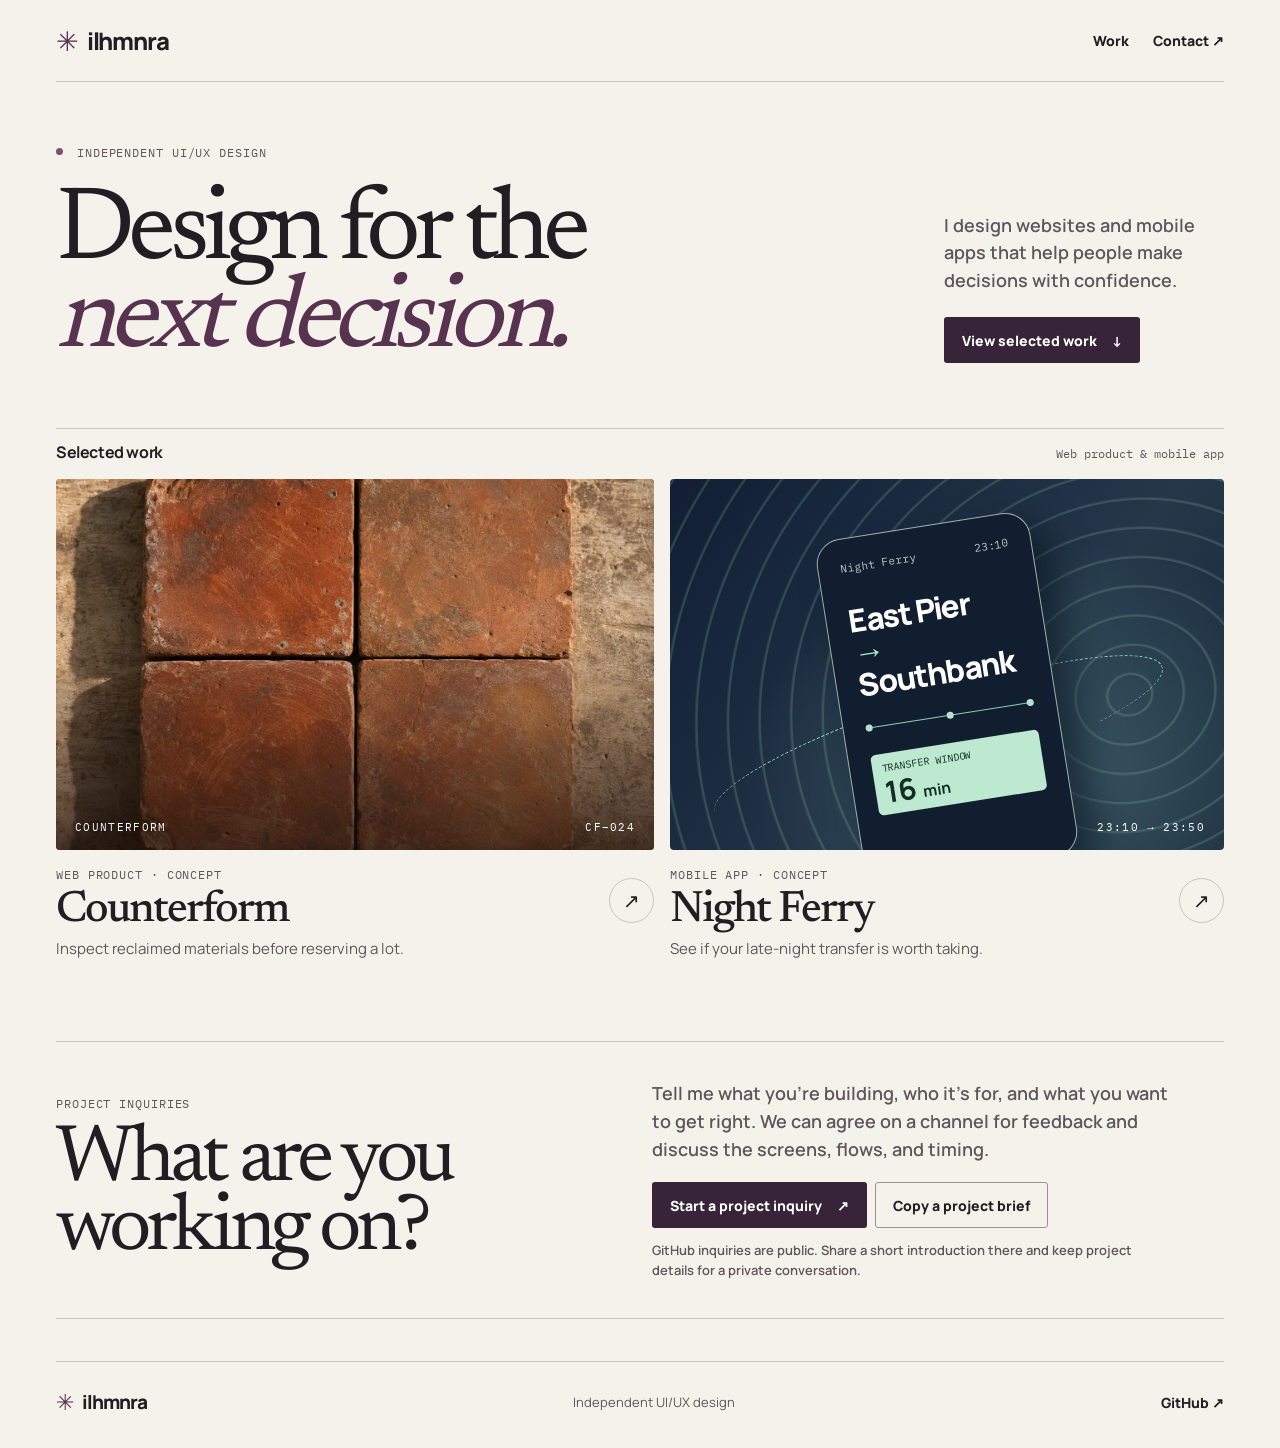
==== site/index.html @ 46cfc8ca "Build original UI design portfolio and Pages deployment" ====
<!doctype html><html lang="en"><head><meta charset="utf-8"><meta name="viewport" content="width=device-width,initial-scale=1"><meta name="description" content="Web & mobile app design · Selected web and mobile design work by Ilhmnra."><title>Web & mobile app design — Ilhmnra</title><link rel="icon" href="assets/mark.png"><link rel="stylesheet" href="styles.css"><script defer src="app.js"></script></head><body class="home"><a class="skip" href="#main">Skip to content</a><header class="top wrap"><a class="wordmark" href="./" aria-label="Ilhmnra home"><span aria-hidden="true">✳</span> ilhmnra</a><nav aria-label="Main"><a href="#work">Work</a><a href="#contact">Contact ↗</a></nav></header>
<main id="main" class="wrap">
<section class="hero" aria-labelledby="home-title"><div class="hero-type"><p class="eyebrow"><span class="live-dot"></span> Independent UI/UX design</p><h1 id="home-title">Design for the<br class="desktop-break"> <em>next decision.</em></h1></div><div class="hero-intro"><p>I design websites and mobile apps that help people make decisions with confidence.</p><a class="button" href="#work">View selected work <span aria-hidden="true">↓</span></a></div></section>
<section id="work" class="work" aria-labelledby="work-title"><div class="section-heading"><h2 id="work-title">Selected work</h2><span>Web product &amp; mobile app</span></div><div class="work-grid">
<article class="project"><a class="project-link" href="counterform/"><div class="project-art clay-art"><img src="assets/surface.webp" width="1440" height="960" alt="Reclaimed terracotta tiles marked by wear and kiln color" data-optional-media fetchpriority="high"><span class="art-caption">COUNTERFORM <span>CF–024</span></span></div><div class="project-meta"><div><p class="eyebrow">Web product · Concept</p><h3>Counterform</h3></div><span class="project-arrow" aria-hidden="true">↗</span></div><p class="project-description">Inspect reclaimed materials before reserving a lot.</p></a></article>
<article class="project"><a class="project-link" href="night-ferry/"><div class="project-art night-art" aria-hidden="true"><div class="art-orbit"></div><div class="art-route"></div><div class="mini-phone"><div class="mini-bar"><span>Night Ferry</span><span>23:10</span></div><div class="mini-title">East Pier<br><span>→</span> Southbank</div><div class="mini-line"><i></i><i></i><i></i></div><div class="mini-data"><span>TRANSFER WINDOW</span><strong>16 <small>min</small></strong></div></div><span class="art-caption"><span></span><span>23:10 → 23:50</span></span></div><div class="project-meta"><div><p class="eyebrow">Mobile app · Concept</p><h3>Night Ferry</h3></div><span class="project-arrow" aria-hidden="true">↗</span></div><p class="project-description">See if your late-night transfer is worth taking.</p></a></article>
</div></section>
<section id="contact" class="contact" aria-labelledby="contact-title"><div><p class="eyebrow">Project inquiries</p><h2 id="contact-title">What are you<br> working on?</h2></div><div class="contact-content"><p>Tell me what you’re building, who it’s for, and what you want to get right. We can agree on a channel for feedback and discuss the screens, flows, and timing.</p><div class="contact-actions"><a class="button" href="https://github.com/ilhmnra/design-portfolio/issues/new">Start a project inquiry <span aria-hidden="true">↗</span></a><button class="button secondary" type="button" id="open-brief" hidden>Copy a project brief</button></div><p class="inquiry-note">GitHub inquiries are public. Share a short introduction there and keep project details for a private conversation.</p></div></section>
<dialog class="sheet" id="brief-dialog" aria-labelledby="brief-title"><div class="sheet-top"><h2 id="brief-title">Project brief</h2><form method="dialog"><button class="icon-button" aria-label="Close brief">×</button></form></div><p>Fill out these prompts and share the brief when we connect.</p><label for="brief-text">Brief template</label><textarea id="brief-text" rows="7">What are you building?
Who is it for?
Which screens or flows need work?
What should happen after launch?
What is your timeline?
Where can we discuss feedback?</textarea><button class="button" id="copy-brief" type="button">Copy brief</button><p class="status" id="brief-status" role="status"></p></dialog>
</main><footer class="foot wrap"><a class="wordmark" href="./"><span aria-hidden="true">✳</span> ilhmnra</a><span>Independent UI/UX design</span><a href="https://github.com/ilhmnra">GitHub ↗</a></footer></body></html>
---- site/styles.css ----
@font-face{font-family:Manrope;src:url(assets/manrope.woff2) format("woff2");font-weight:200 800;font-display:swap}
@font-face{font-family:Newsreader;src:url(assets/newsreader.woff2) format("woff2");font-weight:200 800;font-display:swap}
@font-face{font-family:Plex;src:url(assets/ibm-plex-mono.woff2) format("woff2");font-display:swap}
:root{color-scheme:light;--paper:#f5f2eb;--ink:#221d22;--muted:#5f555b;--line:#cbc3c2;--accent:#573350;--plum:#382438;--sans:Manrope,Arial,sans-serif;--serif:Newsreader,Georgia,serif;--mono:Plex,monospace}
*{box-sizing:border-box}
body{margin:0;background:var(--paper);color:var(--ink);font-family:var(--sans);font-size:16px}
main,section{scroll-margin-top:24px}
a{color:inherit;text-underline-offset:.22em}
button,textarea,input{font:inherit}
button{cursor:pointer}
button[hidden]{display:none}
a:focus-visible,button:focus-visible,textarea:focus-visible,input:focus-visible{outline:3px solid #8d3a77;outline-offset:4px}
a,button,input,textarea{-webkit-tap-highlight-color:transparent}
img{display:block;width:100%;height:auto}
p,h1,h2,h3,figure,dl,dd{margin:0}
.wrap{width:min(100% - 112px,1272px);margin-inline:auto}
.skip{position:fixed;top:8px;left:8px;translate:0 -160%;z-index:9;padding:13px;background:var(--ink);color:var(--paper)}
.skip:focus{translate:0}
.top{height:82px;display:flex;align-items:center;justify-content:space-between;border-bottom:1px solid var(--line)}
.wordmark{display:inline-flex;align-items:center;gap:9px;min-height:44px;text-decoration:none;font-weight:800;letter-spacing:-.05em;font-size:24px}
.wordmark span{color:var(--accent);font-size:27px;font-weight:400}
.top nav{display:flex;gap:24px}
.top nav a,.foot>a:last-child{min-height:44px;display:inline-flex;align-items:center;font-size:14px;font-weight:800;text-decoration:none}
.top nav a:hover,.foot a:hover,.back:hover{text-decoration:underline}
.eyebrow{font:400 12px/1.5 var(--mono);letter-spacing:.075em;text-transform:uppercase;color:var(--muted)}
.hero{display:grid;grid-template-columns:minmax(0,1fr) minmax(190px,280px);gap:36px;align-items:end;padding:62px 0 62px}
.live-dot{display:inline-block;vertical-align:2px;width:7px;height:7px;background:#834d70;border-radius:50%;margin-right:6px}
.hero h1{font:400 clamp(76px,8.1vw,130px)/.85 var(--serif);letter-spacing:-.065em;margin-top:28px}
.hero h1 em{font-style:italic;color:var(--accent)}
.hero-intro{padding-bottom:3px}
.hero-intro p,.contact-content p{font-size:18px;line-height:1.55;color:var(--muted);font-weight:600}
.button{display:inline-flex;align-items:center;justify-content:space-between;gap:15px;min-height:46px;padding:9px 17px;border:1px solid transparent;background:var(--plum);color:#fff;text-decoration:none;font-size:14px;font-weight:800;border-radius:3px;text-align:left}
.button:hover{background:#5b3a56}
.button.secondary{color:var(--ink);background:transparent;border-color:#9e8e98}
.button.secondary:hover{background:#e4dce2}
.hero-intro .button{margin-top:22px}
.section-heading{display:flex;justify-content:space-between;align-items:baseline;gap:10px;padding:12px 0 16px;border-top:1px solid var(--line)}
.section-heading h2{font-size:16px;letter-spacing:-.025em}
.section-heading>span{font:400 12px/1.4 var(--mono);color:var(--muted)}
.work-grid{display:grid;grid-template-columns:minmax(0,1.08fr) minmax(0,1fr);gap:16px}
.project-link{display:block;text-decoration:none}
.project-art{position:relative;overflow:hidden;isolation:isolate;aspect-ratio:1.64;border-radius:4px;color:#fff;background:#693b2b}
.project-art img{position:absolute;inset:0;height:100%;object-fit:cover;object-position:50% 55%}
.clay-art{background:repeating-linear-gradient(120deg,#5e362d 0 40px,#8c533b 41px 95px)}
.clay-art:after{content:"";position:absolute;inset:45% 0 0;background:linear-gradient(transparent,#1a0d08bb)}
.art-caption{position:absolute;z-index:2;inset:auto 19px 16px;display:flex;justify-content:space-between;gap:8px;font:400 11px var(--mono);letter-spacing:.12em}
.night-art{background:radial-gradient(ellipse at 68% 80%,#3b5863,transparent 56%),linear-gradient(127deg,#111e33,#24384a 62%,#152538)}
.art-orbit{position:absolute;inset:-48% -12% -42% -14%;background:repeating-radial-gradient(ellipse at 73% 65%,transparent 0 21px,#9fc7bb35 22px 23px,transparent 25px 32px);transform:rotate(-21deg)}
.art-route{position:absolute;top:58%;left:6%;width:85%;height:24%;border-top:1px dashed #9de7ce;border-right:1px dashed #9de7ce;border-radius:60%;transform:rotate(-18deg)}
.mini-phone{position:absolute;top:12%;left:50%;transform:translateX(-50%) rotate(-9deg);width:39%;min-width:142px;aspect-ratio: .62;padding:clamp(11px,1.7vw,26px);border:1px solid #9caeb0;border-radius:clamp(15px,2vw,27px);background:#101e30;box-shadow:18px 17px 35px #06111c99;color:#fff}
.mini-bar{display:flex;justify-content:space-between;gap:3px;white-space:nowrap;font:400 clamp(8px,1vw,11px) var(--mono);color:#b9cdd0}
.mini-title{margin-top:18%;font-size:clamp(16px,2.45vw,35px);line-height:1.02;font-weight:800;letter-spacing:-.045em}
.mini-title span{color:#a7ebc9}
.mini-line{height:1px;background:#81d4b4;margin:16% 0;display:flex;justify-content:space-between;align-items:center}
.mini-line i{display:block;background:#b5e2ce;width:7px;height:7px;border-radius:50%}
.mini-data{display:grid;gap:3px;background:#bce9cf;color:#112d24;padding:8px 10px;border-radius:5px}
.mini-data>span{font:400 clamp(6px,.8vw,10px) var(--mono)}
.mini-data strong{font-size:clamp(16px,2.3vw,30px);line-height:1}
.mini-data small{font-size:.53em}
.project-meta{display:flex;align-items:center;justify-content:space-between;gap:10px;margin-top:16px}
.project-meta h3{font:500 clamp(33px,3.45vw,52px)/1.02 var(--serif);letter-spacing:-.045em;margin-top:5px}
.project-arrow{display:grid;place-items:center;min-width:45px;height:45px;border:1px solid var(--line);border-radius:50%;font-size:20px}
.project-link:hover .project-arrow{background:var(--plum);color:white;border-color:var(--plum)}
.project-description{font-size:15px;color:var(--muted);margin-top:4px}
.contact{margin:82px 0 42px;padding:38px 0;display:grid;grid-template-columns:1fr 1fr;align-items:center;gap:24px;border-block:1px solid var(--line)}
.contact h2{margin-top:14px;font:400 clamp(55px,6.3vw,96px)/.86 var(--serif);letter-spacing:-.06em}
.contact-content{max-width:520px}
.contact-actions{display:flex;flex-wrap:wrap;gap:8px;margin-top:18px}
.foot{display:flex;align-items:center;justify-content:space-between;gap:10px;padding:18px 0 24px;min-height:68px;border-top:1px solid var(--line)}
.foot>span{color:var(--muted);font-size:13px}
.foot .wordmark{font-size:19px}
.foot .wordmark span{font-size:22px}
.sheet{width:min(90vw,470px);max-height:90vh;margin:auto;padding:24px;border:1px solid #b9aeb7;border-radius:8px;color:var(--ink);background:var(--paper);box-shadow:0 14px 70px #1c0f2260}
.sheet::backdrop{background:#1e172bb0}
.sheet-top{display:flex;justify-content:space-between;align-items:center;gap:8px}
.sheet h2{font:500 37px/.95 var(--serif)}
.sheet p{margin:12px 0;font-size:14px;color:var(--muted);line-height:1.55}
.sheet label{font-size:14px;font-weight:800}
.sheet textarea,.sheet input{width:100%;margin:8px 0 14px;display:block;background:#fff;color:var(--ink);padding:12px;border:1px solid #8e7c89;border-radius:4px}
.icon-button{display:grid;place-items:center;width:44px;height:44px;border:1px solid var(--line);border-radius:50%;font-size:24px;background:transparent;color:var(--ink)}
.status:empty{display:none}
.back{min-height:44px;display:inline-flex;align-items:center;margin-top:13px;font-size:14px;font-weight:800;text-decoration:none}
.case-intro{display:grid;grid-template-columns:minmax(0,1fr) minmax(220px,370px);align-items:end;gap:25px;padding:20px 0 34px}
.case-intro h1{font:400 clamp(68px,8.1vw,120px)/.8 var(--serif);letter-spacing:-.065em;margin-top:18px}
.case-statement{font-weight:800;font-size:18px;letter-spacing:-.025em}
.case-summary,.notes-grid p{color:var(--muted);font-size:15px;line-height:1.6;margin-top:5px}
.proto-bar{min-height:58px;padding:10px 24px;display:flex;justify-content:space-between;align-items:center;gap:10px;border-bottom:1px solid currentColor}
.proto-brand{font-size:20px;font-weight:800;line-height:1.2;letter-spacing:-.045em}
.proto-tag{font:400 11px/1.4 var(--mono);text-align:right;text-transform:uppercase;letter-spacing:.07em}
.cf-prototype{--cf-ink:#2d2118;color:var(--cf-ink);background:#ebe3d1;border:1px solid #c0ad97;border-radius:6px;overflow:hidden}
.cf-dot{color:#943920}
.cf-layout{display:grid;grid-template-columns:minmax(0,1.55fr) minmax(0,1fr);gap:clamp(16px,3vw,46px);padding:clamp(16px,3vw,44px)}
.cf-figure{overflow:hidden;border-radius:3px;background:#33281e;color:#fff7eb}
.cf-image{position:relative;aspect-ratio:1.5;background:#744b3e;isolation:isolate}
.cf-placeholder{position:absolute;inset:0;background:repeating-linear-gradient(120deg,#6e422f 0 42px,#925840 45px 84px)}
.cf-image img{height:100%;position:absolute;inset:0;object-fit:cover}
.cf-figure figcaption{padding:11px 12px;min-height:48px;display:flex;align-items:center;gap:11px;font-size:13px}
.view-index{font:400 11px var(--mono);color:#e8cbb6;white-space:nowrap}
.view-options{display:grid;grid-template-columns:1fr 1fr 1.35fr;gap:6px;margin-top:9px}
.view-options button{padding:6px;min-height:44px;border:1px solid #a8937c;background:#f3ebda;color:var(--cf-ink);font-size:13px;font-weight:800;border-radius:3px}
.view-options button:hover{background:#e3cbb2}
.view-options button[aria-pressed=true]{background:#3a291f;color:#fff7eb;border-color:#3a291f}
.cf-data .eyebrow{color:#723c2b}
.cf-data h2{font:500 clamp(42px,5vw,77px)/.91 var(--serif);letter-spacing:-.055em;margin:10px 0}
.cf-data>p:not(.eyebrow){line-height:1.5;font-size:14px}
.specs{display:grid;grid-template-columns:1fr 1fr;gap:0 11px;margin:17px 0}
.specs>div{padding:9px 0;border-top:1px solid #bda895}
.specs dt{font:400 11px var(--mono);color:#62463a}
.specs dd{font-size:14px;font-weight:800;margin-top:4px}
.cf-action{width:100%;background:#73341f}
.cf-action:hover{background:#542818}
.prototype-note{font-size:12px!important;margin-top:7px}
#hold-status{font-weight:800;margin-top:8px}
.nf-prototype{background:#101d2d;border:1px solid #334453;color:#f3f8f6;border-radius:6px;overflow:hidden}
.nf-prototype .proto-bar{border-color:#45596a;color:#dfe9e7}
.ferry-mark{color:#b6ebd0;margin-right:4px}
.nf-layout{display:grid;grid-template-columns:minmax(0,1.15fr) minmax(0,1fr)}
.nf-scene{isolation:isolate;position:relative;overflow:hidden;display:flex;flex-direction:column;min-height:370px;padding:clamp(17px,3vw,42px);background:#172d40}
.nf-scene .eyebrow{color:#bde5d8}
.nf-scene h2{font-size:clamp(44px,5.6vw,82px);line-height:.95;letter-spacing:-.08em;margin-top:11px}
.nf-scene h2 span{color:#ade8ca}
.route-map{position:relative;flex:1;min-height:150px;margin-top:24px}
.map-water{position:absolute;inset:-80% -36% -44%;z-index:-1;opacity:.55;background:repeating-radial-gradient(ellipse at 65% 65%,transparent 0 16px,#a4d1cc36 17px 18px,transparent 19px 25px);transform:rotate(-19deg)}
.water-b{transform:rotate(23deg);opacity:.24}
.route-track{position:absolute;left:6%;right:10%;top:45%;height:30%;border-top:2px dashed #a2ddbd;border-radius:47%}
.route-stop{position:absolute;display:grid;gap:6px;font:400 11px var(--mono);line-height:1.2}
.route-stop i{display:block;width:12px;height:12px;border:2px solid #c9f5e1;border-radius:50%;background:#2b5a51}
.stop-a{left:4%;top:55%}.stop-b{left:42%;top:40%}.stop-c{right:3%;top:52%}
.stop-b i{background:#c9f5e1;box-shadow:0 0 0 4px #a2ddbd45}
.nf-prototype:has(.transfer[data-state=tight]) .stop-b i{background:#ffc394;border-color:#ffc394;box-shadow:0 0 0 4px #ffc39445}
.nf-panel{padding:clamp(17px,3vw,42px)}
.nf-panel :is(a,button,input):focus-visible,.choice-row input:focus-visible+span{outline:3px solid #fbb98c;outline-offset:3px}
.departures{border:0;padding:0;margin:0;min-width:0}
.departures legend{padding:0 0 9px;font-size:14px;font-weight:800}
.choice-row{display:grid;grid-template-columns:1fr 1fr;gap:8px}
.choice-row label{position:relative;cursor:pointer}
.choice-row input{position:absolute;inset:0;margin:0;width:100%;height:100%;opacity:0;cursor:pointer}
.choice-row span{display:grid;place-items:center;min-height:44px;color:#f3f8f6;background:#182b3f;border:1px solid #60798a;border-radius:4px;font:400 15px var(--mono)}
.choice-row input:checked+span{background:#345a55;border-color:#97d7b9}
.transfer{display:grid;grid-template-columns:auto minmax(0,1fr);align-items:center;gap:3px 11px;min-height:115px;padding:12px 14px;margin:12px 0;background:#bde9d1;border-radius:5px;color:#10281f;transition:background-color 180ms ease-out}
.transfer[data-state=tight]{background:#f3c29d;color:#3b2018}
.transfer-label,.transfer p{grid-column:1/-1}
.transfer-label{font:400 11px var(--mono);text-transform:uppercase;letter-spacing:.08em}
.transfer strong{font-size:38px;line-height:1;letter-spacing:-.075em;white-space:nowrap}
.transfer small{font-size:.44em;letter-spacing:0}
#transfer-label{justify-self:end;text-align:right;font-size:13px;font-weight:800;letter-spacing:-.02em}
.transfer p{font-size:13px;line-height:1.4}
.times{list-style:none;padding:0;margin:0 0 14px}
.times li{border-top:1px solid #45596a;padding:8px 0;display:flex;justify-content:space-between;gap:7px;font-size:13px;line-height:1.4}
.times strong{font:400 13px var(--mono);white-space:nowrap}
.nf-action{width:100%;justify-content:center;background:#c6eeda;color:#172c27}
.nf-action:hover{background:#e1f5e8}
.nf-panel .prototype-note{color:#bfcfda}
.case-notes{margin-top:37px}
.notes-grid{display:grid;grid-template-columns:1fr 1fr;gap:20px}
.notes-grid h3{font-size:17px}
.checked{color:var(--muted);font-size:14px;line-height:1.5;margin:20px 0}
.checked strong{display:block;color:var(--ink)}
.next-case{border-top:1px solid var(--line);margin:30px 0 28px}
.next-case a{min-height:44px;display:inline-flex;align-items:center;font-size:16px;font-weight:800}
@media(max-width:1050px){.wrap{width:calc(100% - 64px)}.hero{grid-template-columns:minmax(0,1fr) minmax(190px,230px);gap:23px;padding-block:52px}.hero h1{font-size:clamp(66px,9vw,105px)}.hero-intro p{font-size:16px}.case-intro{grid-template-columns:1fr minmax(200px,287px)}.case-intro h1{font-size:clamp(66px,9.3vw,108px)}}
@media(max-width:700px){.wrap{width:calc(100% - 38px)}.top{height:61px}.wordmark{font-size:22px}.top nav{gap:16px}.hero{display:block;padding:39px 0 35px}.hero h1{font-size:clamp(57px,11.9vw,83px);margin-top:17px}.desktop-break{display:none}.hero-intro{margin-top:20px}.hero-intro p{max-width:350px}.hero-intro .button{margin-top:14px}.work-grid{grid-template-columns:1fr;gap:26px}.project-art{aspect-ratio:1.58}.project-meta{margin-top:11px}.project-description{font-size:14px}.mini-phone{width:37%;padding:14px}.mini-title{font-size:21px}.contact{margin:54px 0 20px;padding:25px 0;display:block}.contact-content{margin-top:22px}.contact-content p{font-size:16px}.foot>span{display:none}.case-intro{display:block;padding:13px 0 20px}.case-intro h1{font-size:clamp(57px,13vw,78px);margin:12px 0 9px}.case-statement{font-size:16px}.case-summary{font-size:14px}.back{margin-top:4px}.cf-layout,.nf-layout{grid-template-columns:1fr;gap:0}.cf-data{margin-top:18px}.proto-bar{padding:9px 13px;min-height:50px}.proto-brand{font-size:17px}.proto-tag{font-size:9px}.nf-scene{min-height:0;padding:15px}.nf-scene h2{font-size:clamp(34px,8.5vw,58px)}.route-map{min-height:70px;margin-top:10px}.route-stop{font-size:9px}.route-stop i{width:9px;height:9px}.nf-panel{padding:15px}.notes-grid{grid-template-columns:1fr;gap:15px}}
@media(max-width:365px){.wrap{width:calc(100% - 28px)}.hero h1{font-size:50px}.case-intro h1{font-size:50px}.section-heading>span{font-size:10px}}
@media(prefers-reduced-motion:reduce){*,*::before,*::after{animation-duration:0s!important;transition-duration:0s!important;scroll-behavior:auto!important}}
[aria-hidden=true][data-failed],img[data-failed]{display:none}

@media(min-width:701px){.project-art{height:clamp(185px,29vw,373px);aspect-ratio:auto}}

.contact-content .inquiry-note{font-size:13px;margin-top:12px}
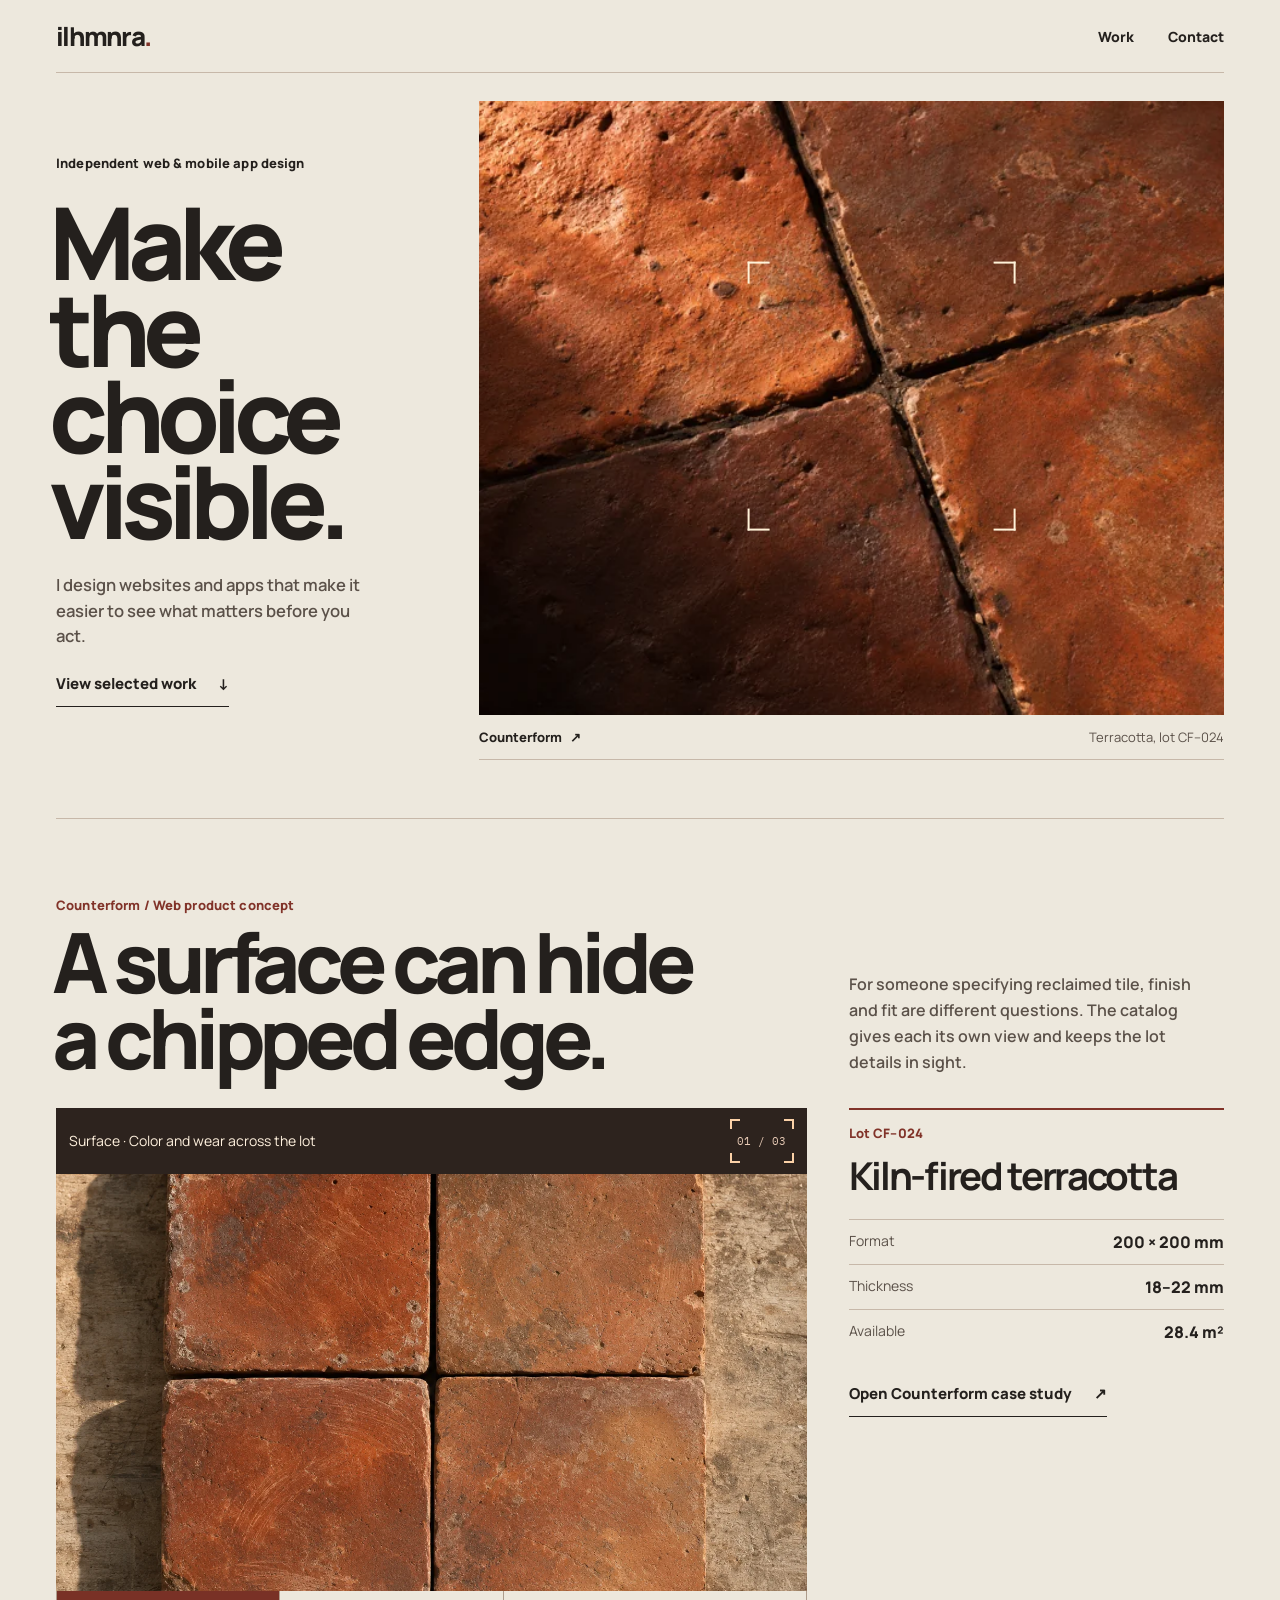
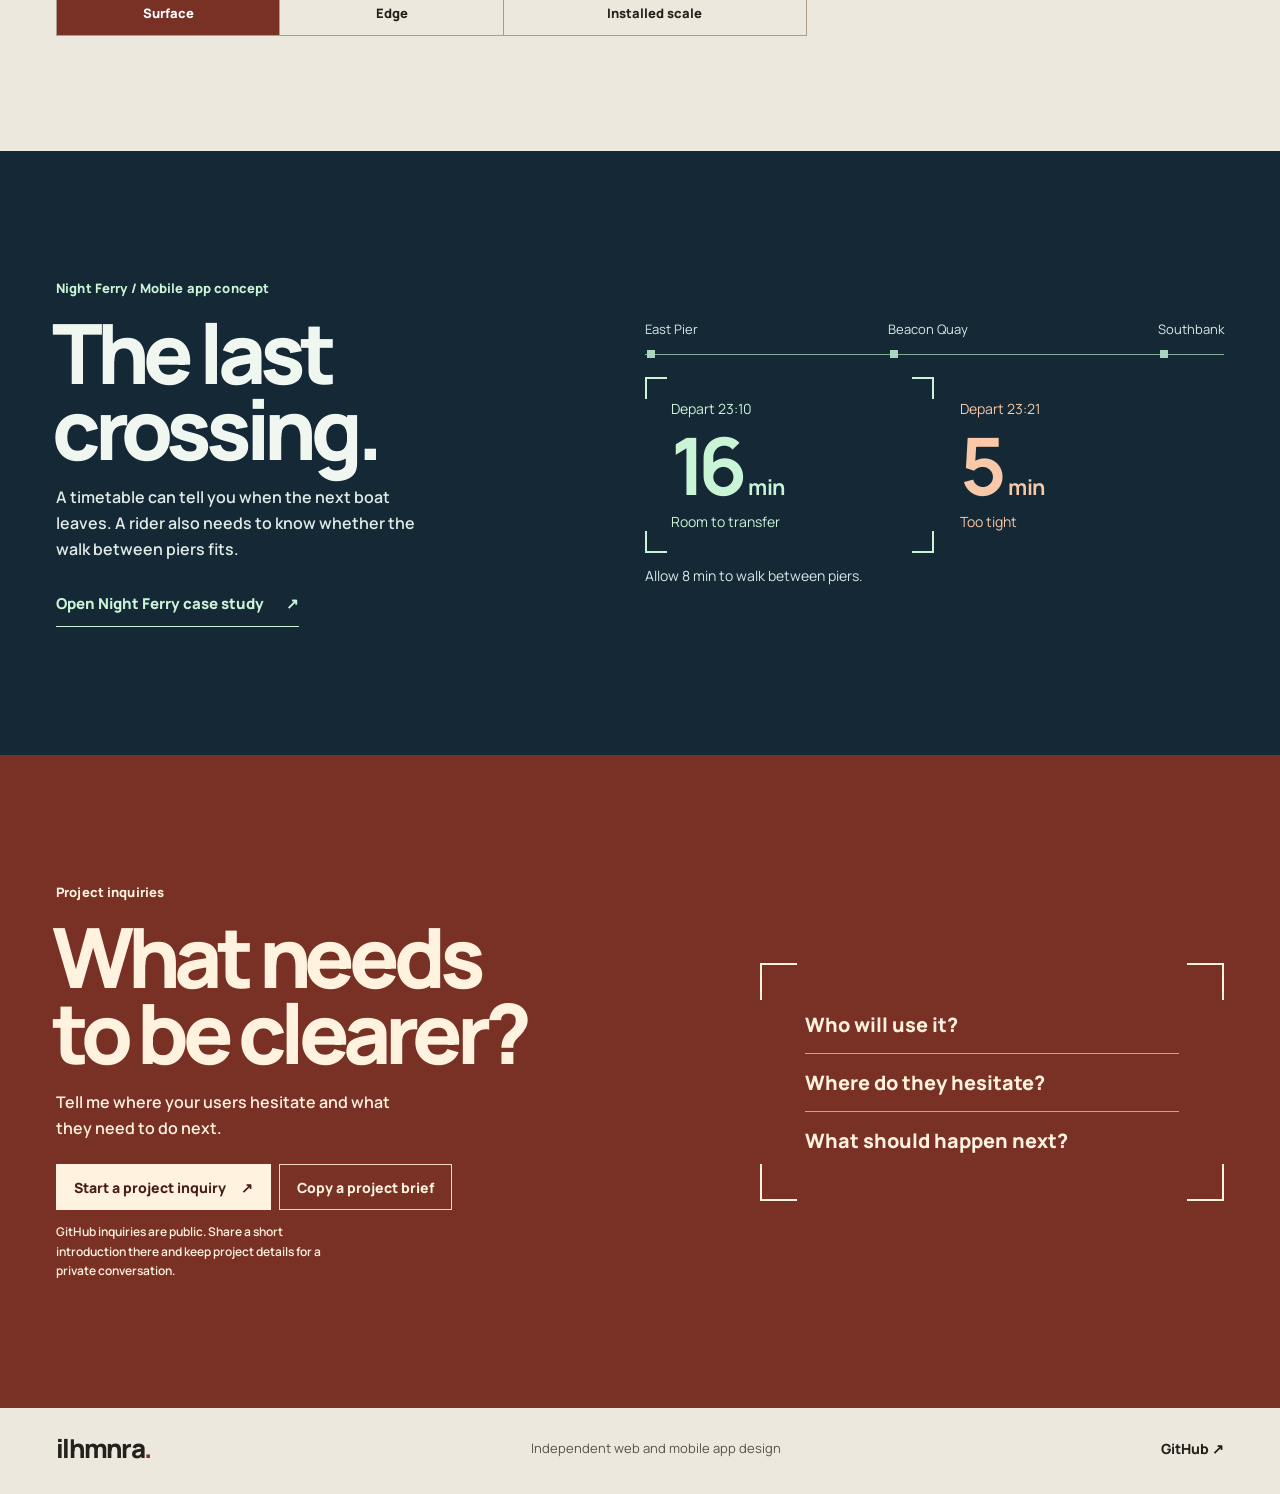
==== commit 14be7512: "Recompose portfolio around interactive project proof" ====
--- a/site/index.html
+++ b/site/index.html
@@ -1,15 +1,125 @@
-<!doctype html><html lang="en"><head><meta charset="utf-8"><meta name="viewport" content="width=device-width,initial-scale=1"><meta name="description" content="Web & mobile app design · Selected web and mobile design work by Ilhmnra."><title>Web & mobile app design — Ilhmnra</title><link rel="icon" href="assets/mark.png"><link rel="stylesheet" href="styles.css"><script defer src="app.js"></script></head><body class="home"><a class="skip" href="#main">Skip to content</a><header class="top wrap"><a class="wordmark" href="./" aria-label="Ilhmnra home"><span aria-hidden="true">✳</span> ilhmnra</a><nav aria-label="Main"><a href="#work">Work</a><a href="#contact">Contact ↗</a></nav></header>
-<main id="main" class="wrap">
-<section class="hero" aria-labelledby="home-title"><div class="hero-type"><p class="eyebrow"><span class="live-dot"></span> Independent UI/UX design</p><h1 id="home-title">Design for the<br class="desktop-break"> <em>next decision.</em></h1></div><div class="hero-intro"><p>I design websites and mobile apps that help people make decisions with confidence.</p><a class="button" href="#work">View selected work <span aria-hidden="true">↓</span></a></div></section>
-<section id="work" class="work" aria-labelledby="work-title"><div class="section-heading"><h2 id="work-title">Selected work</h2><span>Web product &amp; mobile app</span></div><div class="work-grid">
-<article class="project"><a class="project-link" href="counterform/"><div class="project-art clay-art"><img src="assets/surface.webp" width="1440" height="960" alt="Reclaimed terracotta tiles marked by wear and kiln color" data-optional-media fetchpriority="high"><span class="art-caption">COUNTERFORM <span>CF–024</span></span></div><div class="project-meta"><div><p class="eyebrow">Web product · Concept</p><h3>Counterform</h3></div><span class="project-arrow" aria-hidden="true">↗</span></div><p class="project-description">Inspect reclaimed materials before reserving a lot.</p></a></article>
-<article class="project"><a class="project-link" href="night-ferry/"><div class="project-art night-art" aria-hidden="true"><div class="art-orbit"></div><div class="art-route"></div><div class="mini-phone"><div class="mini-bar"><span>Night Ferry</span><span>23:10</span></div><div class="mini-title">East Pier<br><span>→</span> Southbank</div><div class="mini-line"><i></i><i></i><i></i></div><div class="mini-data"><span>TRANSFER WINDOW</span><strong>16 <small>min</small></strong></div></div><span class="art-caption"><span></span><span>23:10 → 23:50</span></span></div><div class="project-meta"><div><p class="eyebrow">Mobile app · Concept</p><h3>Night Ferry</h3></div><span class="project-arrow" aria-hidden="true">↗</span></div><p class="project-description">See if your late-night transfer is worth taking.</p></a></article>
-</div></section>
-<section id="contact" class="contact" aria-labelledby="contact-title"><div><p class="eyebrow">Project inquiries</p><h2 id="contact-title">What are you<br> working on?</h2></div><div class="contact-content"><p>Tell me what you’re building, who it’s for, and what you want to get right. We can agree on a channel for feedback and discuss the screens, flows, and timing.</p><div class="contact-actions"><a class="button" href="https://github.com/ilhmnra/design-portfolio/issues/new">Start a project inquiry <span aria-hidden="true">↗</span></a><button class="button secondary" type="button" id="open-brief" hidden>Copy a project brief</button></div><p class="inquiry-note">GitHub inquiries are public. Share a short introduction there and keep project details for a private conversation.</p></div></section>
-<dialog class="sheet" id="brief-dialog" aria-labelledby="brief-title"><div class="sheet-top"><h2 id="brief-title">Project brief</h2><form method="dialog"><button class="icon-button" aria-label="Close brief">×</button></form></div><p>Fill out these prompts and share the brief when we connect.</p><label for="brief-text">Brief template</label><textarea id="brief-text" rows="7">What are you building?
+<!doctype html>
+<html lang="en">
+<head>
+  <meta charset="utf-8">
+  <meta name="viewport" content="width=device-width,initial-scale=1">
+  <meta name="description" content="Ilhmnra designs websites and mobile apps around the choices their users need to make.">
+  <title>Ilhmnra — Web and mobile app design</title>
+  <link rel="icon" href="assets/mark.png">
+  <link rel="stylesheet" href="styles.css">
+  <link rel="stylesheet" href="editorial.css">
+  <script defer src="app.js"></script>
+  <script defer src="sequence.js"></script>
+</head>
+<body class="home editorial">
+  <a class="skip" href="#main">Skip to content</a>
+  <header class="top wrap"><a class="wordmark" href="./" aria-label="Ilhmnra home">ilhmnra<span aria-hidden="true">.</span></a><nav aria-label="Main"><a href="#work">Work</a><a href="#contact">Contact</a></nav></header>
+  <main id="main">
+    <section class="opening wrap" aria-labelledby="home-title">
+      <div class="opening-copy">
+        <p class="discipline">Independent web &amp; mobile app design</p>
+        <h1 id="home-title">Make the <br>choice <br>visible.</h1>
+        <p class="opening-intro">I design websites and apps that make it easier to see what matters before you act.</p>
+        <a href="#work" class="action-text">View selected work <span aria-hidden="true">↓</span></a>
+      </div>
+      <figure class="opening-figure">
+        <div class="opening-media">
+          <picture>
+            <source media="(max-width: 700px)" srcset="assets/terracotta-hero-760.webp">
+            <img src="assets/terracotta-hero.webp" width="1536" height="1024" alt="Four weathered terracotta tiles meeting at a dark seam" fetchpriority="high" data-optional-media>
+          </picture>
+          <a class="specimen-anchor" href="counterform/" aria-label="Counterform case study: inspect the lot">
+            <span class="bracket opening-bracket" aria-hidden="true"></span>
+          </a>
+        </div>
+        <figcaption><a href="counterform/">Counterform <span aria-hidden="true">↗</span></a><span>Terracotta, lot CF–024</span></figcaption>
+      </figure>
+    </section>
+    <section class="evidence wrap" id="work" aria-labelledby="proof-title">
+      <div class="evidence-intro">
+        <p class="discipline">Counterform / Web product concept</p>
+        <h2 id="proof-title">A surface can hide<br> a chipped edge.</h2>
+        <p>For someone specifying reclaimed tile, finish and fit are different questions. The catalog gives each its own view and keeps the lot details in sight.</p>
+      </div>
+      <div class="inspection">
+        <div class="inspection-view">
+          <figure class="inspection-figure" id="lot-view">
+            <div class="cf-image" id="lot-image">
+              <span class="cf-placeholder" aria-hidden="true"></span>
+              <img src="assets/surface.webp" width="1440" height="960" alt="Top view of terracotta tiles with worn edges and a range of red and ochre tones" data-optional-media>
+            </div>
+            <figcaption>
+              <span class="index-frame"><span class="bracket proof-bracket" aria-hidden="true"></span><span class="view-index" id="view-index">01 / 03</span></span>
+              <span id="view-caption" role="status">Surface · Color and wear across the lot</span>
+            </figcaption>
+          </figure>
+          <div class="view-options" role="group" aria-label="Inspection angle">
+            <button type="button" data-view="surface" aria-controls="lot-view" aria-pressed="true">Surface</button>
+            <button type="button" data-view="edge" aria-controls="lot-view" aria-pressed="false">Edge</button>
+            <button type="button" data-view="scale" aria-controls="lot-view" aria-pressed="false">Installed scale</button>
+          </div>
+        </div>
+        <aside class="inspection-facts" aria-label="Material details">
+          <p class="discipline">Lot CF–024</p>
+          <h3>Kiln-fired terracotta</h3>
+          <dl><div><dt>Format</dt><dd>200 × 200 mm</dd></div><div><dt>Thickness</dt><dd>18–22 mm</dd></div><div><dt>Available</dt><dd>28.4 m²</dd></div></dl>
+          <a href="counterform/" class="action-text project-link">Open Counterform case study <span aria-hidden="true">↗</span></a>
+        </aside>
+      </div>
+    </section>
+    <section class="crossing" aria-labelledby="crossing-title">
+      <div class="wrap crossing-grid">
+        <div class="crossing-copy">
+          <p class="discipline">Night Ferry / Mobile app concept</p>
+          <h2 id="crossing-title">The last crossing.</h2>
+          <p>A timetable can tell you when the next boat leaves. A rider also needs to know whether the walk between piers fits.</p>
+          <a href="night-ferry/" class="action-text">Open Night Ferry case study <span aria-hidden="true">↗</span></a>
+        </div>
+        <div class="crossing-board" aria-label="Compare two fictional departures from East Pier">
+          <div class="crossing-route"><span>East Pier</span><span>Beacon Quay</span><span>Southbank</span></div>
+          <div class="crossing-readout">
+            <div><span>Depart 23:10</span><strong>16 <small>min</small></strong><span>Room to transfer</span></div>
+            <div><span>Depart 23:21</span><strong>5 <small>min</small></strong><span>Too tight</span></div>
+            <span class="bracket crossing-bracket" aria-hidden="true"></span>
+          </div>
+          <p>Allow 8 min to walk between piers.</p>
+        </div>
+      </div>
+    </section>
+    <section id="contact" class="commission" aria-labelledby="contact-title">
+      <div class="wrap commission-grid">
+        <div class="commission-copy">
+          <p class="discipline">Project inquiries</p>
+          <h2 id="contact-title">What needs<br>to be clearer?</h2>
+          <p>Tell me where your users hesitate and what they need to do next.</p>
+          <div class="contact-actions"><a class="button" href="https://github.com/ilhmnra/design-portfolio/issues/new">Start a project inquiry <span aria-hidden="true">↗</span></a><button class="button secondary" type="button" id="open-brief" hidden>Copy a project brief</button></div>
+          <p class="inquiry-note">GitHub inquiries are public. Share a short introduction there and keep project details for a private conversation.</p>
+        </div>
+        <div class="brief-plate">
+          <span class="bracket close-bracket" aria-hidden="true"></span>
+          <ul class="brief-questions" aria-label="Questions for your brief">
+            <li>Who will use it?</li>
+            <li>Where do they hesitate?</li>
+            <li>What should happen next?</li>
+          </ul>
+        </div>
+      </div>
+    </section>
+    <dialog class="sheet" id="brief-dialog" aria-labelledby="brief-title">
+      <div class="sheet-top"><h2 id="brief-title">Project brief</h2><form method="dialog"><button class="icon-button" aria-label="Close brief">×</button></form></div>
+      <p>Fill out these prompts and share the brief when we connect.</p>
+      <label for="brief-text">Brief template</label>
+      <textarea id="brief-text" rows="7">What are you building?
 Who is it for?
 Which screens or flows need work?
 What should happen after launch?
 What is your timeline?
-Where can we discuss feedback?</textarea><button class="button" id="copy-brief" type="button">Copy brief</button><p class="status" id="brief-status" role="status"></p></dialog>
-</main><footer class="foot wrap"><a class="wordmark" href="./"><span aria-hidden="true">✳</span> ilhmnra</a><span>Independent UI/UX design</span><a href="https://github.com/ilhmnra">GitHub ↗</a></footer></body></html>+Where can we discuss feedback?</textarea>
+      <button class="button" id="copy-brief" type="button">Copy brief</button>
+      <p class="status" id="brief-status" role="status"></p>
+    </dialog>
+  </main>
+  <footer class="foot wrap"><a class="wordmark" href="./">ilhmnra<span aria-hidden="true">.</span></a><span>Independent web and mobile app design</span><a href="https://github.com/ilhmnra">GitHub ↗</a></footer>
+  <span class="bracket traveling-bracket" aria-hidden="true"></span>
+</body>
+</html>
--- a/site/editorial.css
+++ b/site/editorial.css
@@ -0,0 +1,239 @@
+/* Portfolio typography and components. The prototypes retain their own visual systems. */
+.editorial {
+  --paper: #ede8dd;
+  --ink: #24201d;
+  --muted: #5b5149;
+  --accent: #813329;
+  --plum: #813329;
+  --line: #c7b8a9;
+  --night: #152835;
+  --mint: #c9f4d6;
+  --rust: #793126;
+  --display: Manrope, Arial, sans-serif;
+}
+.editorial .wrap { width: min(100% - 112px, 1328px); }
+.editorial .top { height: 73px; }
+.editorial .wordmark { font-size: 26px; gap: 0; letter-spacing: -.067em; }
+.editorial .wordmark span { font-size: inherit; font-weight: inherit; }
+.editorial .top nav { gap: 30px; }
+.editorial .top nav a { min-width: 44px; justify-content: center; }
+.editorial a:focus-visible, .editorial button:focus-visible { outline-color: #a04234; }
+.editorial .nf-panel :is(button,input):focus-visible { outline-color: #fbb98c; }
+.discipline { font-weight: 800; font-size: 13px; letter-spacing: .01em; }
+.opening {
+  display: grid;
+  grid-template-columns: minmax(0, .76fr) minmax(0, 1.52fr);
+  gap: clamp(18px,4vw,65px);
+  align-items: center;
+  padding-block: 28px 58px;
+}
+.opening-copy h1 {
+  font: 800 clamp(66px,7.85vw,136px)/.86 var(--display);
+  letter-spacing: -.078em; word-spacing: .035em;
+  margin: 27px 0 27px -0.065em;
+}
+.opening-intro { font-size: clamp(16px,1.3vw,19px); color: var(--muted); max-width: 29ch; line-height: 1.55; font-weight: 600; }
+.action-text {
+  display: inline-flex; align-items: center; justify-content: space-between; gap: 22px;
+  min-height: 46px; padding: 8px 0; border-bottom: 1px solid currentColor;
+  text-decoration: none; font-size: 15px; font-weight: 800;
+}
+.action-text:hover { color: var(--accent); }
+.opening-copy .action-text { margin-top: 12px; }
+.opening-figure { min-width: 0; }
+.opening-media {
+  position: relative; isolation: isolate; overflow: hidden;
+  height: clamp(464px,48vw,742px); background: #573221;
+}
+.opening-media picture, .opening-media img { position: absolute; inset: 0; width: 100%; height: 100%; }
+.opening-media img { object-fit: cover; object-position: 55% 48%; }
+.editorial .opening-media img[data-failed] { display: none; }
+.opening-media::before { content:""; position:absolute; inset:0; background:repeating-linear-gradient(126deg,#613a28 0 84px,#503020 85px 165px); z-index:-1; }
+.specimen-anchor {
+  position: absolute; left: 54%; top: 48%; width: clamp(156px,21vw,318px);
+  aspect-ratio: 1; transform: translate(-50%,-50%); z-index: 1; color: #fff2d8;
+}
+.editorial .specimen-anchor:focus-visible { outline-color: #fff2d8; outline-offset: 9px; }
+.bracket {
+  display: block;
+  --arm: 22px;
+  --stroke: 2px;
+  pointer-events: none;
+  background:
+    linear-gradient(currentColor,currentColor) top left / var(--arm) var(--stroke),
+    linear-gradient(currentColor,currentColor) top left / var(--stroke) var(--arm),
+    linear-gradient(currentColor,currentColor) top right / var(--arm) var(--stroke),
+    linear-gradient(currentColor,currentColor) top right / var(--stroke) var(--arm),
+    linear-gradient(currentColor,currentColor) bottom left / var(--arm) var(--stroke),
+    linear-gradient(currentColor,currentColor) bottom left / var(--stroke) var(--arm),
+    linear-gradient(currentColor,currentColor) bottom right / var(--arm) var(--stroke),
+    linear-gradient(currentColor,currentColor) bottom right / var(--stroke) var(--arm);
+  background-repeat: no-repeat;
+}
+.opening-bracket { width: 100%; height: 100%; }
+.opening-figure figcaption {
+  display: flex; justify-content: space-between; align-items: center; gap: 12px;
+  min-height: 44px; color: var(--muted); font-size: 13px;
+  border-bottom: 1px solid var(--line);
+}
+.opening-figure figcaption a { display: inline-flex; align-items: center; gap: 8px; min-height: 44px; font-weight: 800; color: var(--ink); text-decoration: none; }
+.opening-figure figcaption a:hover { text-decoration: underline; }
+.evidence { border-top: 1px solid var(--line); padding: clamp(35px,6vw,96px) 0 clamp(65px,9vw,150px); }
+.evidence-intro {
+  display: grid; grid-template-columns: minmax(0,2fr) minmax(220px,1fr);
+  gap: 10px 42px; align-items: end; margin-bottom: 32px;
+}
+.evidence-intro .discipline { grid-column: 1 / -1; color: var(--accent); }
+.evidence-intro h2, .crossing h2, .commission h2 {
+  font: 800 clamp(49px,6.5vw,100px)/.91 var(--display);
+  letter-spacing: -.075em; margin-left: -.05em;
+}
+.evidence-intro>p:last-child, .crossing-copy>p:not(.discipline), .commission-copy>p:not(.discipline) { color: var(--muted); max-width: 37ch; line-height: 1.62; font-weight: 600; }
+.inspection { display: grid; grid-template-columns: minmax(0,2fr) minmax(220px,1fr); gap: 42px; align-items: start; }
+.inspection-figure { background: #2d231e; color: #fff1de; }
+.inspection-figure .cf-image { aspect-ratio: 1.8; }
+.inspection-figure figcaption { padding: 8px 13px; min-height: 66px; display: flex; align-items: center; gap: 12px; font-size: 14px; }
+.index-frame { position: relative; display: grid; place-items: center; width: 64px; height: 44px; flex: 0 0 auto; color: #fbd1a7; }
+.proof-bracket { position: absolute; inset: 0; --arm: 10px; }
+.inspection .view-options { gap: 0; margin-top: 0; border: 1px solid #ad9c8c; border-top: 0; }
+.inspection .view-options button { border: 0; border-right: 1px solid #ad9c8c; border-radius: 0; background: transparent; color: var(--ink); }
+.inspection .view-options button:last-child { border-right: 0; }
+.inspection .view-options button[aria-pressed="true"] { background: var(--rust); color: #fff; }
+.inspection-facts { padding: 14px 0 0; border-top: 2px solid var(--accent); }
+.inspection-facts .discipline { color: var(--accent); }
+.inspection-facts h3 { font: 700 clamp(30px,3vw,50px)/1.02 var(--display); margin: 14px 0 24px; letter-spacing: -.06em; max-width: 15ch; }
+.inspection-facts dl>div { display: grid; grid-template-columns: 1fr auto; gap: 12px; border-top: 1px solid var(--line); padding: 11px 0; }
+.inspection-facts dt { font-size: 14px; color: var(--muted); }
+.inspection-facts dd { font-weight: 800; }
+.inspection-facts .action-text { margin-top: 17px; }
+.crossing { background: var(--night); color: #f0f7f1; }
+.crossing-grid { display: grid; grid-template-columns: minmax(0,.9fr) minmax(0,1.1fr); align-items: center; gap: 9vw; padding-block: clamp(62px,10vw,155px); }
+.crossing h2 { margin-block: 18px 19px; max-width: 8ch; }
+.crossing .discipline, .crossing .action-text { color: var(--mint); }
+.crossing-copy>p:not(.discipline) { color: #e0ebe7; }
+.crossing .action-text { margin-top: 18px; }
+.crossing a:focus-visible { outline-color: var(--mint); }
+.crossing-board { min-width: 0; }
+.crossing-route { display: flex; justify-content: space-between; gap: 4px; color: #d8e8e7; border-bottom: 1px solid #81ab9b; font-size: 13px; }
+.crossing-route span { position: relative; padding-bottom: 16px; }
+.crossing-route span::after { position: absolute; content: ""; width: 8px; height: 8px; inset: auto auto -4px 2px; background: #a8d6bf; }
+.crossing-readout { display: grid; grid-template-columns: 1fr 1fr; position: relative; margin-top: 22px; }
+.crossing-readout>div { min-height: 172px; padding: 22px clamp(9px,2vw,29px); display: flex; flex-direction: column; gap: 9px; font-size: 14px; }
+.crossing-readout>div:first-child { color: var(--mint); }
+.crossing-readout>div:nth-child(2) { color: #f8c8a8; }
+.crossing-readout strong { font-size: clamp(46px,6.2vw,102px); line-height: .96; letter-spacing: -.095em; white-space: nowrap; }
+.crossing-readout small { font-size: .27em; letter-spacing: -.02em; }
+.crossing-bracket { position: absolute; width: 50%; height: 100%; left: 0; top: 0; color: var(--mint); }
+.crossing-board>p { font-size: 14px; margin-top: 13px; color: #d8e8e7; }
+.commission { background: var(--rust); color: #fff2df; }
+.commission-grid { display: grid; grid-template-columns: minmax(0,1.13fr) minmax(0,.87fr); gap: 8vw; align-items: center; padding-block: clamp(68px,10vw,145px); }
+.commission h2 { margin-block: 18px 20px; }
+.commission-copy>p:not(.discipline) { color: #fff2df; }
+.commission .contact-actions { margin-top: 22px; }
+.commission .button { background: #fff2df; color: #481c17; border-radius: 0; }
+.commission .button:hover { background: #f7d9be; }
+.commission .button.secondary { color: #fff2df; background: transparent; border-color: #f7d9be; }
+.commission :is(a,button):focus-visible { outline-color: #fff2df; }
+.commission .inquiry-note { font-size: 12px; max-width: 46ch; opacity: 1; margin-top: 12px; }
+.brief-plate { position: relative; padding: clamp(22px,3.5vw,55px); isolation: isolate; }
+.close-bracket { position: absolute; inset: 0; color: #fff2df; --arm: 37px; }
+.brief-plate .brief-questions { list-style: none; margin: 0; padding: 0; }
+.brief-questions li { padding: 15px 0; border-bottom: 1px solid #d59b85; font-size: clamp(15px,1.55vw,22px); font-weight: 800; }
+.brief-questions li:first-child { padding-top: 3px; }
+.brief-questions li:last-child { border: 0; padding-bottom: 2px; }
+.editorial .foot { border-top: 0; }
+.traveling-bracket { position: fixed; top: 0; left: 0; z-index: 3; display: none; }
+.sequence-running :is(.opening-bracket,.proof-bracket) { visibility: hidden; }
+.sequence-running .traveling-bracket { display: block; }
+@media(max-width:1050px) {
+  .editorial .wrap { width: calc(100% - 62px); }
+  .opening { grid-template-columns: minmax(0,.85fr) minmax(0,1.15fr); gap: 22px; }
+  .opening-copy h1 { font-size: clamp(68px,10vw,108px); }
+  .opening-media { height: clamp(430px,64vw,660px); }
+  .evidence-intro, .inspection { gap: 12px 27px; }
+  .crossing-grid, .commission-grid { gap: 5vw; }
+}
+@media(max-width:700px) {
+  .editorial .wrap { width: calc(100% - 40px); }
+  .editorial .top { height: 61px; }
+  .editorial .top nav { gap: 13px; }
+  .opening { display: block; padding-block: 27px 37px; }
+  .opening-copy h1 { font-size: clamp(59px,13.5vw,84px); letter-spacing: -.075em; margin-block: 18px 16px; }
+  .opening-copy h1 br:first-child { display: none; }
+  .opening-copy h1 br:first-child::after { content: " "; }
+  .opening-intro { max-width: 34ch; }
+  .opening-copy .action-text { margin-top: 5px; }
+  .opening-figure { margin-top: 20px; }
+  .opening-media { height: clamp(265px,79vw,430px); }
+  .specimen-anchor { width: 41%; }
+  .opening-figure figcaption { font-size: 12px; }
+  .evidence-intro,.inspection,.crossing-grid,.commission-grid { grid-template-columns: 1fr; gap: 19px; }
+  .evidence-intro { margin-bottom: 22px; gap: 12px; }
+  .evidence-intro h2 br { display: none; }
+  .evidence-intro h2, .crossing h2, .commission h2 { font-size: clamp(45px,11.5vw,73px); }
+  .inspection-figure .cf-image { aspect-ratio: 1.38; }
+  .inspection-facts { margin-top: 6px; }
+  .inspection-facts h3 { margin-bottom: 16px; }
+  .crossing-grid,.commission-grid { padding-block: 57px; }
+  .crossing-board,.brief-plate { margin-top: 13px; }
+  .crossing-readout>div { min-height: 139px; }
+  .crossing-readout strong { font-size: 58px; }
+}
+@media(prefers-reduced-motion:reduce) {
+  .sequence-running :is(.opening-bracket,.proof-bracket) { visibility: visible; }
+  .sequence-running .traveling-bracket { display: none; }
+}
+
+/* A caption becomes the landing point for the inspection frame. */
+.inspection-figure { display: flex; flex-direction: column; }
+.inspection-figure figcaption { order: -1; justify-content: space-between; }
+.index-frame { order: 1; }
+
+.sr-only { position: absolute; width: 1px; height: 1px; padding: 0; margin: -1px; overflow: hidden; clip-path: inset(50%); white-space: nowrap; border: 0; }
+.material-lead {
+  display: grid; grid-template-columns: minmax(0,.94fr) minmax(0,1fr); gap: clamp(24px,4vw,70px);
+  align-items: end; padding: 27px 0 65px;
+}
+.material-copy .discipline { color: var(--accent); }
+.material-copy h1, .ferry-brief h1 {
+  font: 800 clamp(50px,7.8vw,125px)/.88 var(--display); letter-spacing: -.092em;
+  margin: 24px 0 33px -.06em;
+}
+.material-question { font-size: clamp(27px,3.2vw,48px); font-weight: 800; line-height: 1.06; letter-spacing: -.058em; max-width: 17ch; }
+.material-copy .case-summary { max-width: 40ch; margin-top: 12px; }
+.material-copy .action-text { margin-top: 17px; }
+.material-sample>div { position: relative; aspect-ratio: 1.45; background: #6f432d; overflow: hidden; }
+.material-sample img { height: 100%; object-fit: cover; object-position: 50% 60%; }
+.material-sample .bracket { position: absolute; inset: 44% 30% 15% 22%; color: #fff1d9; }
+.material-sample figcaption { display: flex; justify-content: space-between; gap: 8px; padding: 10px 0; font-size: 13px; font-weight: 800; border-bottom: 1px solid var(--line); }
+.night-ferry.editorial { --paper:#e5ece6; --line:#a7b7ae; --muted:#45564f; --accent:#275b49; }
+.ferry-lead {
+  display: grid; grid-template-columns: minmax(0,1.08fr) minmax(0,.92fr); align-items: center; gap: 7vw;
+  background: #172e3b; color: #f1f8f0; margin: 20px 0 43px; padding: clamp(30px,5vw,83px);
+}
+.ferry-brief .discipline { color: #cfdbd6; }
+.ferry-brief h1 { color: #d1f0db; margin-block: 22px; font-size: clamp(72px,10vw,156px); }
+.ferry-brief .action-text, .ferry-decision>p:first-child, .ferry-brief .action-text:hover { color: #d5f5de; }
+.ferry-brief .action-text:focus-visible { outline-color: #d5f5de; }
+.ferry-decision>p:first-child { font-size: 13px; font-weight: 800; }
+.ferry-decision h2 { font-size: clamp(27px,4vw,58px); letter-spacing: -.056em; line-height: 1.04; margin: 15px 0 12px; }
+.ferry-decision>p { font-size: 15px; line-height: 1.45; }
+.ferry-segments { display: grid; grid-template-columns: 5fr 3fr; gap: 3px; margin-top: 24px; }
+.ferry-segments span { border-top: 5px solid #bdf0d1; padding-top: 8px; color: #d5f5de; font-size: 13px; }
+.ferry-segments span:last-child { border-color: #f4b99e; color: #f7c8b0; }
+.editorial .case-notes { margin-top: clamp(30px,5vw,65px); }
+@media(max-width:1050px) {
+  .material-lead { grid-template-columns: minmax(0,1fr) minmax(0,1fr); }
+  .material-copy h1 { font-size: clamp(51px,8.6vw,95px); }
+}
+@media(max-width:700px) {
+  .material-lead { display: grid; grid-template-columns: 1fr; gap: 19px; padding: 8px 0 24px; }
+  .material-copy h1 { font-size: clamp(52px,14vw,92px); margin-block: 12px 16px; }
+  .material-copy .action-text { margin-top: 5px; }
+  .ferry-lead { display: block; margin: 8px 0 21px; padding: 19px 18px 23px; }
+  .ferry-brief h1 { font-size: clamp(60px,15vw,94px); margin-block: 14px 8px; }
+  .ferry-brief h1 br { display: none; }
+  .ferry-brief .action-text { margin-bottom: 22px; }
+  .ferry-decision h2 { margin-block: 7px 8px; }
+  .ferry-segments { margin-top: 14px; }
+}
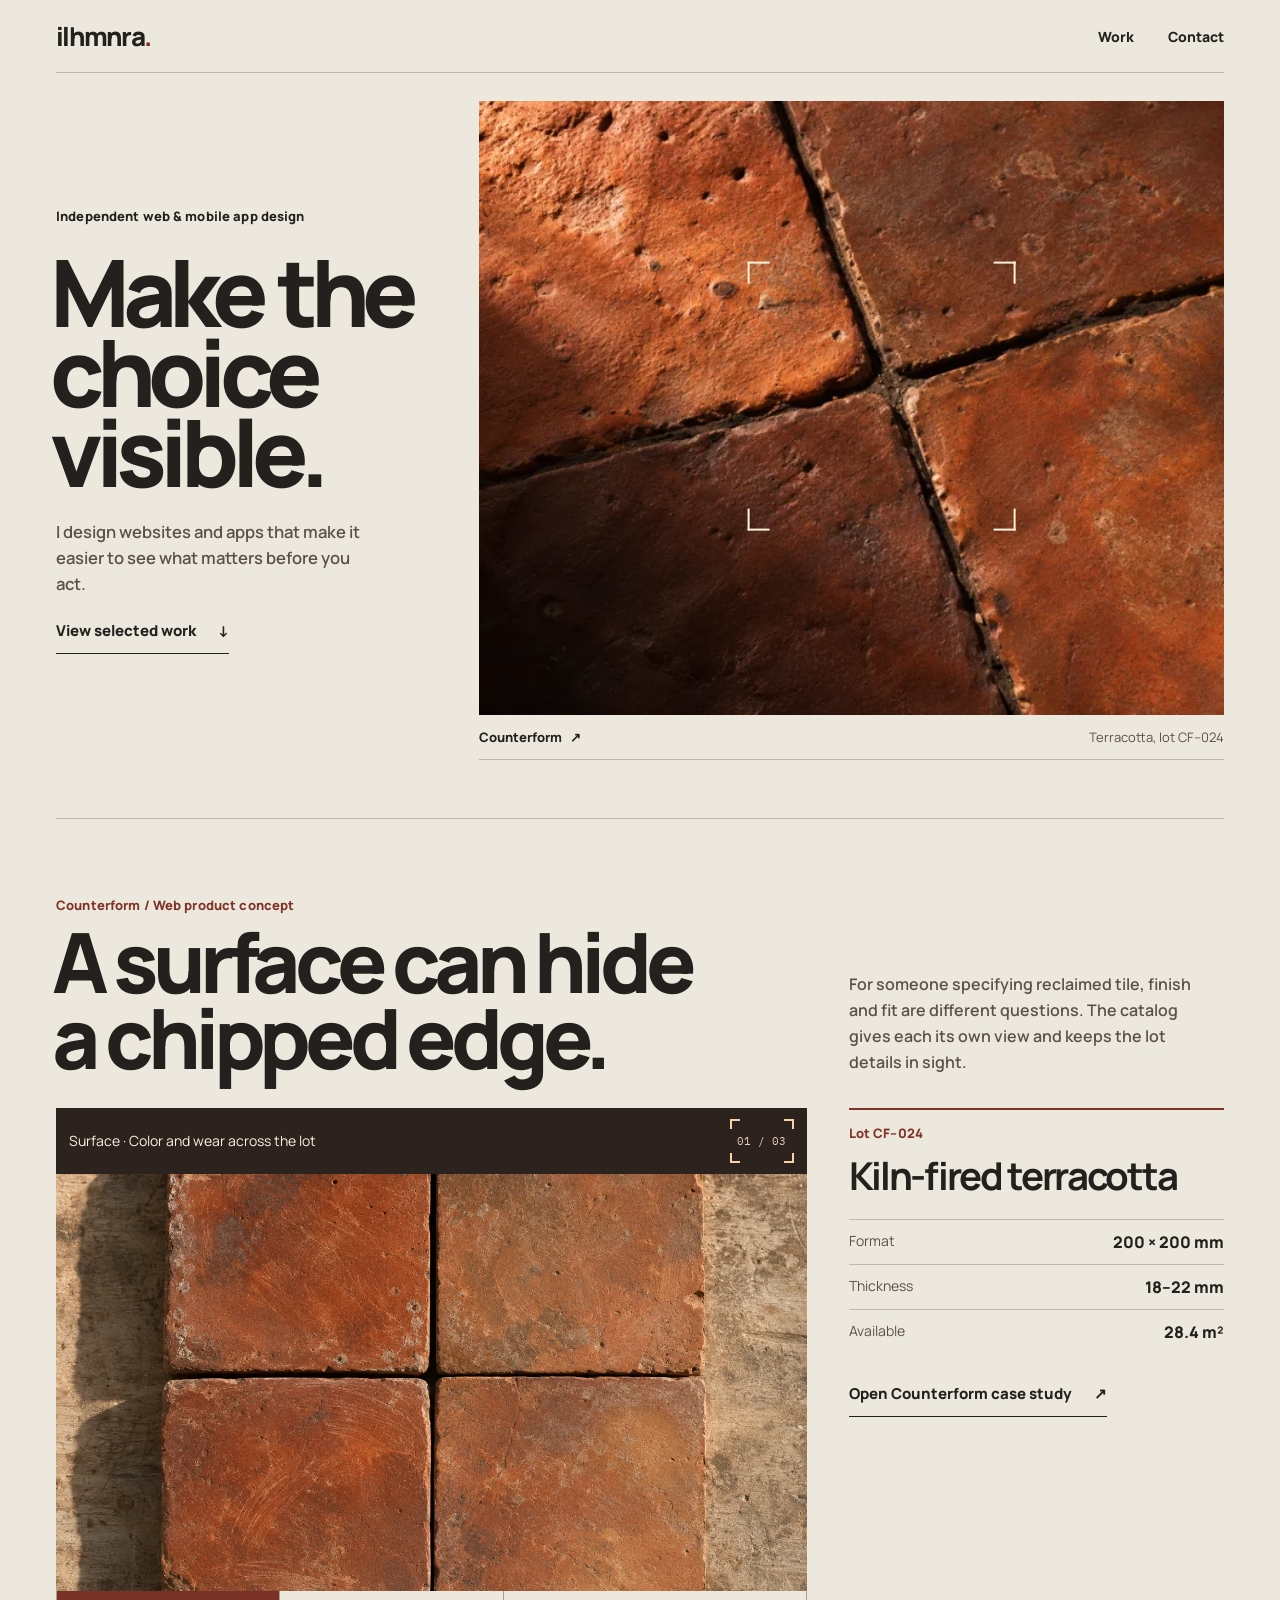
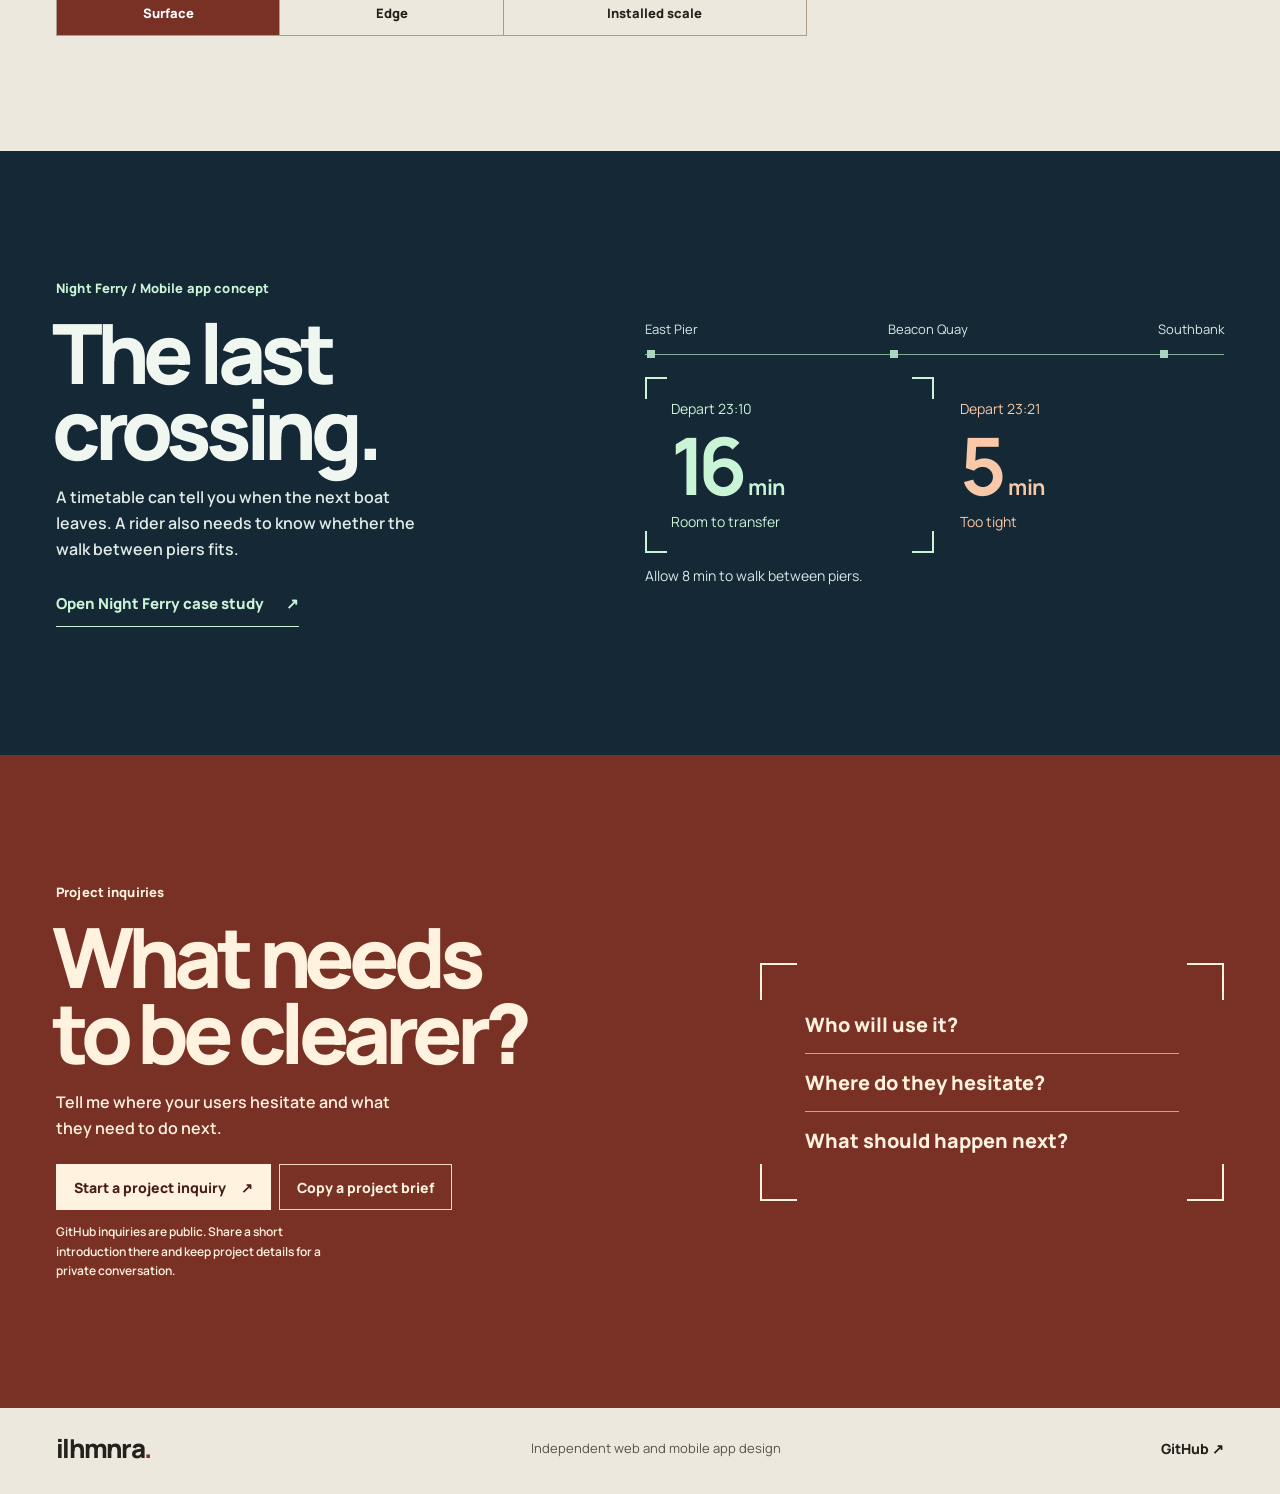
==== commit de6772e5: "Give the opening headline a deliberate three-line measure" ====
--- a/site/index.html
+++ b/site/index.html
@@ -18,7 +18,7 @@
     <section class="opening wrap" aria-labelledby="home-title">
       <div class="opening-copy">
         <p class="discipline">Independent web &amp; mobile app design</p>
-        <h1 id="home-title">Make the <br>choice <br>visible.</h1>
+        <h1 id="home-title"><span>Make the</span><br> choice <br>visible.</h1>
         <p class="opening-intro">I design websites and apps that make it easier to see what matters before you act.</p>
         <a href="#work" class="action-text">View selected work <span aria-hidden="true">↓</span></a>
       </div>
--- a/site/editorial.css
+++ b/site/editorial.css
@@ -27,11 +27,13 @@
   align-items: center;
   padding-block: 28px 58px;
 }
+.opening-copy { container-type: inline-size; }
 .opening-copy h1 {
-  font: 800 clamp(66px,7.85vw,136px)/.86 var(--display);
+  font: 800 clamp(44px,25cqw,123px)/.86 var(--display);
   letter-spacing: -.078em; word-spacing: .035em;
   margin: 27px 0 27px -0.065em;
 }
+.opening-copy h1 span { white-space: nowrap; }
 .opening-intro { font-size: clamp(16px,1.3vw,19px); color: var(--muted); max-width: 29ch; line-height: 1.55; font-weight: 600; }
 .action-text {
   display: inline-flex; align-items: center; justify-content: space-between; gap: 22px;
@@ -148,7 +150,6 @@
 @media(max-width:1050px) {
   .editorial .wrap { width: calc(100% - 62px); }
   .opening { grid-template-columns: minmax(0,.85fr) minmax(0,1.15fr); gap: 22px; }
-  .opening-copy h1 { font-size: clamp(68px,10vw,108px); }
   .opening-media { height: clamp(430px,64vw,660px); }
   .evidence-intro, .inspection { gap: 12px 27px; }
   .crossing-grid, .commission-grid { gap: 5vw; }
@@ -159,8 +160,7 @@
   .editorial .top nav { gap: 13px; }
   .opening { display: block; padding-block: 27px 37px; }
   .opening-copy h1 { font-size: clamp(59px,13.5vw,84px); letter-spacing: -.075em; margin-block: 18px 16px; }
-  .opening-copy h1 br:first-child { display: none; }
-  .opening-copy h1 br:first-child::after { content: " "; }
+
   .opening-intro { max-width: 34ch; }
   .opening-copy .action-text { margin-top: 5px; }
   .opening-figure { margin-top: 20px; }
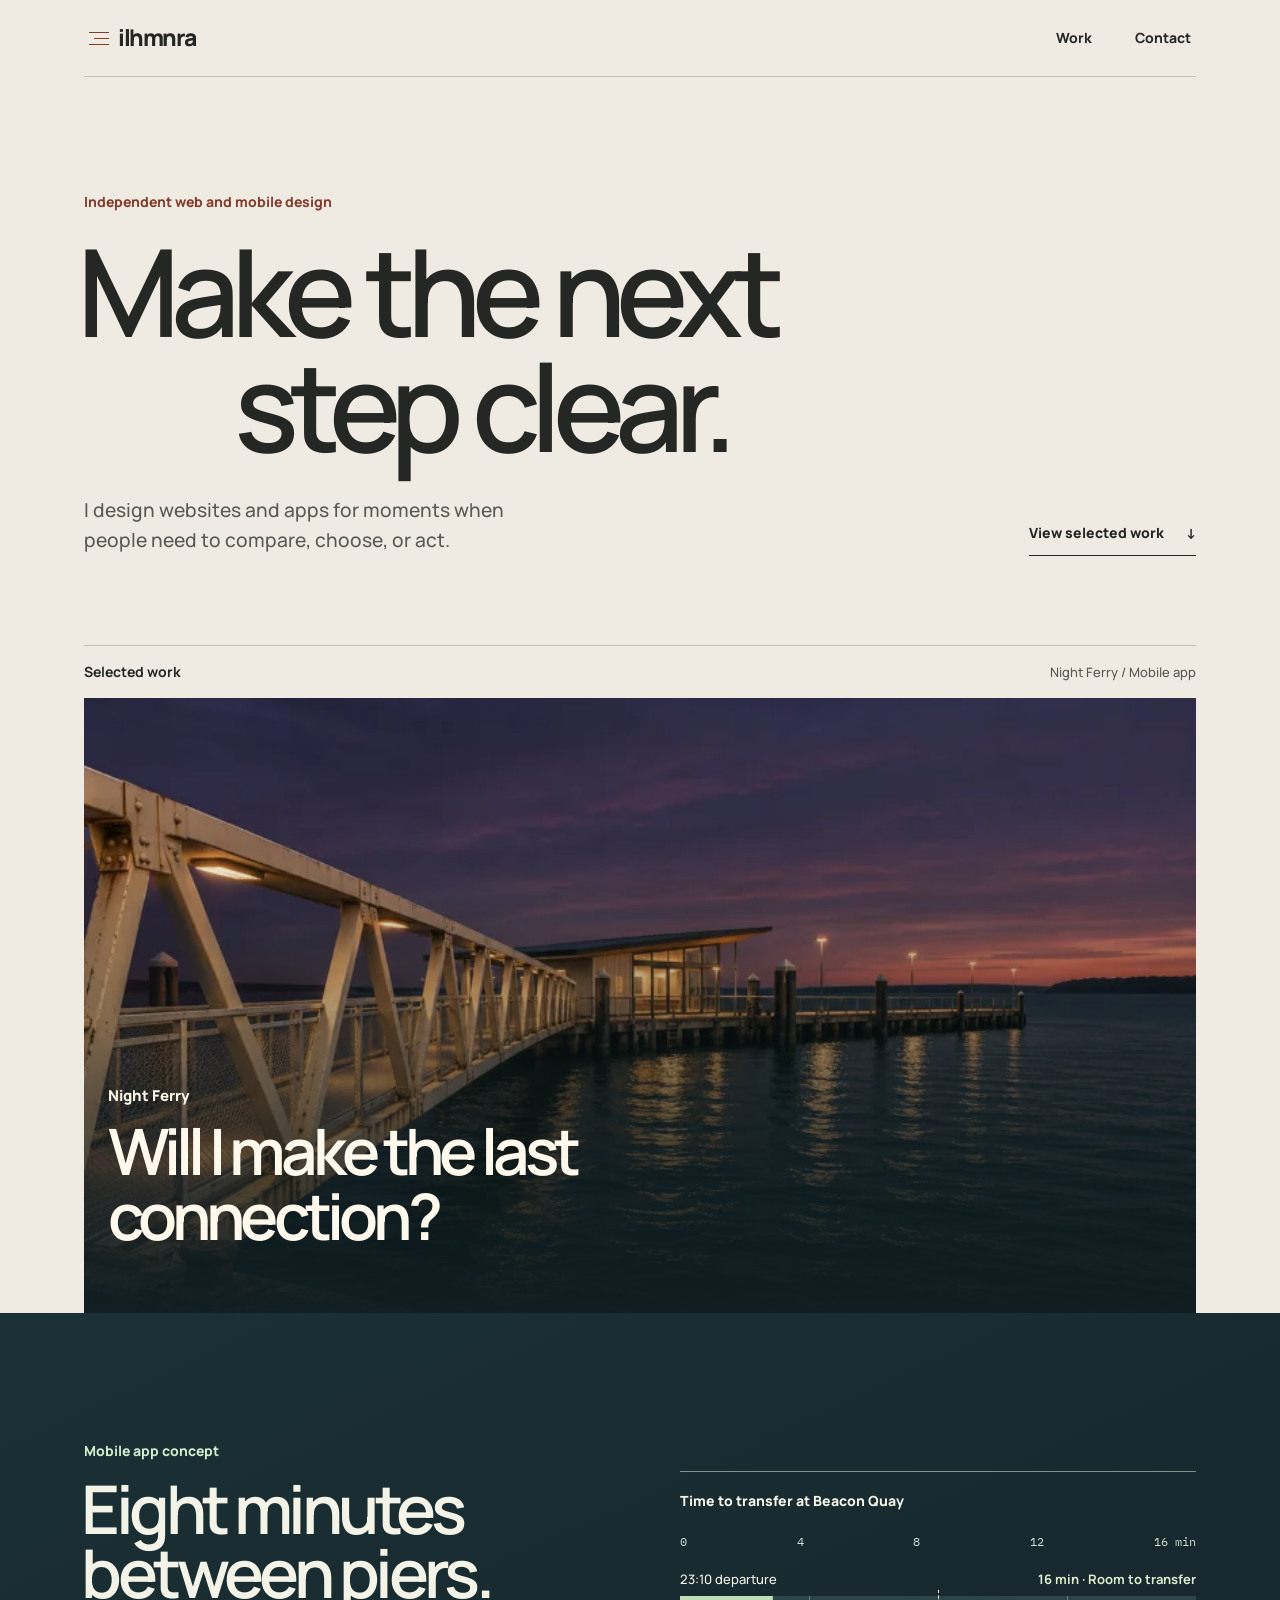
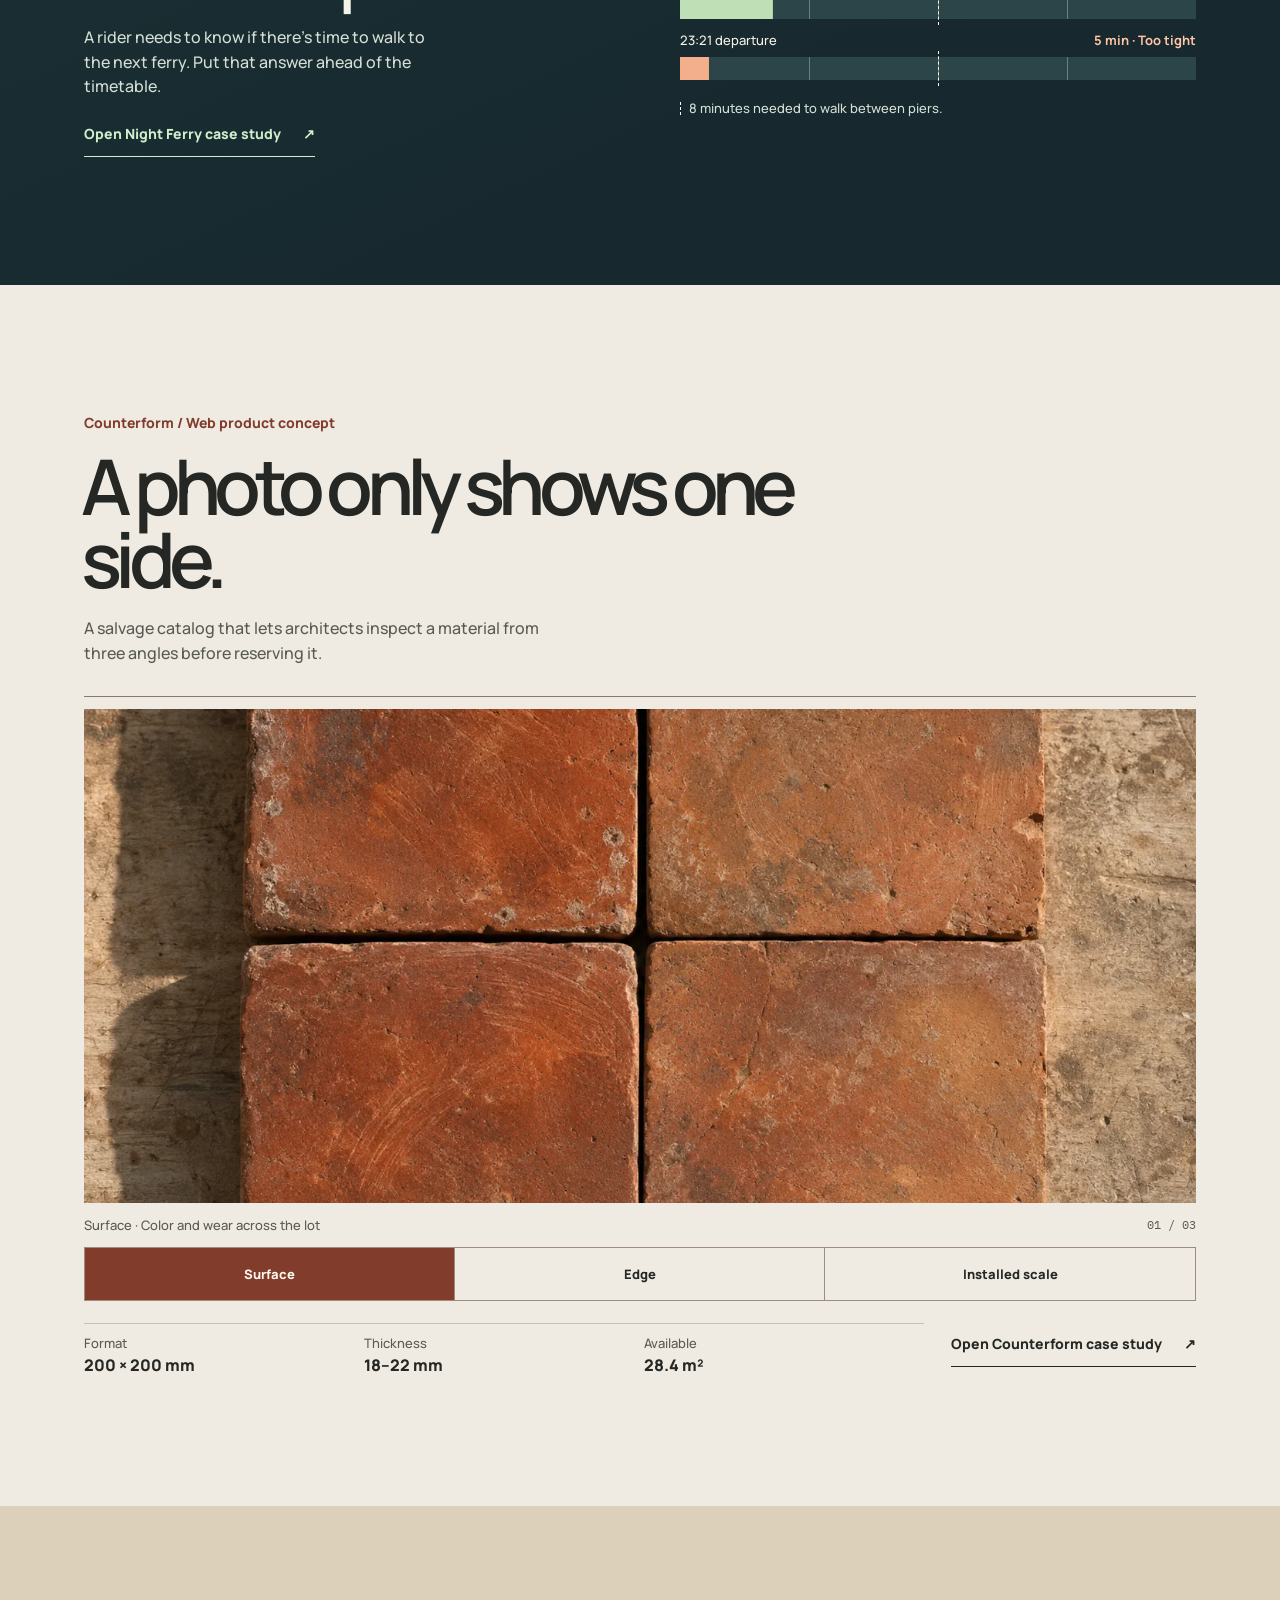
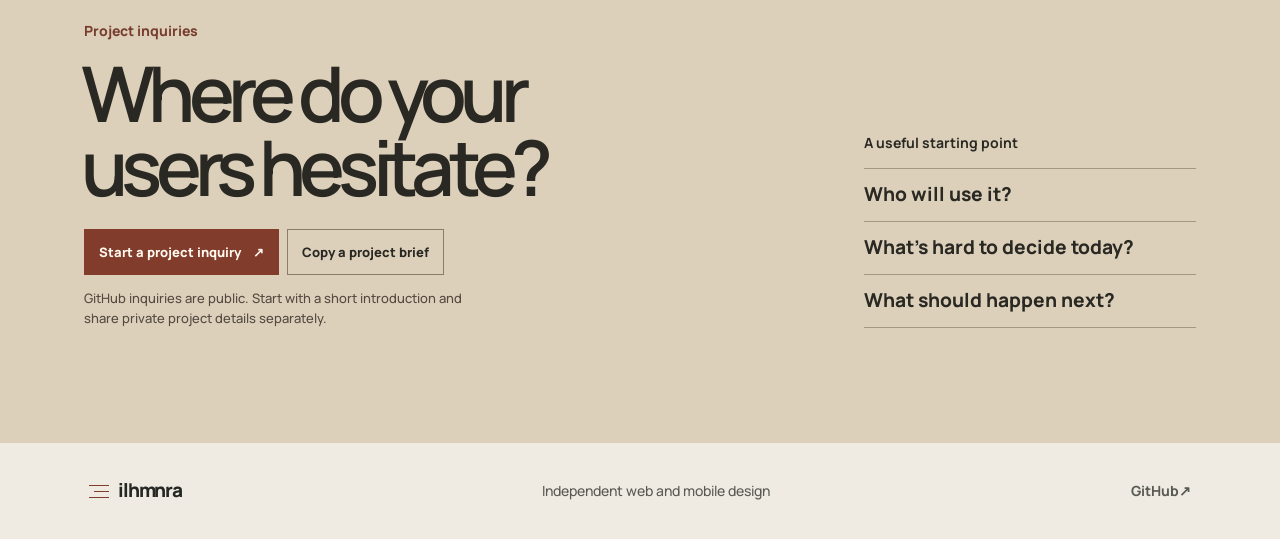
==== commit 60946687: "Rebuild portfolio around editorial pacing and equal inspection controls" ====
--- a/site/index.html
+++ b/site/index.html
@@ -1,125 +1,115 @@
 <!doctype html>
-<html lang="en">
-<head>
-  <meta charset="utf-8">
-  <meta name="viewport" content="width=device-width,initial-scale=1">
-  <meta name="description" content="Ilhmnra designs websites and mobile apps around the choices their users need to make.">
-  <title>Ilhmnra — Web and mobile app design</title>
-  <link rel="icon" href="assets/mark.png">
-  <link rel="stylesheet" href="styles.css">
-  <link rel="stylesheet" href="editorial.css">
-  <script defer src="app.js"></script>
-  <script defer src="sequence.js"></script>
-</head>
-<body class="home editorial">
-  <a class="skip" href="#main">Skip to content</a>
-  <header class="top wrap"><a class="wordmark" href="./" aria-label="Ilhmnra home">ilhmnra<span aria-hidden="true">.</span></a><nav aria-label="Main"><a href="#work">Work</a><a href="#contact">Contact</a></nav></header>
-  <main id="main">
-    <section class="opening wrap" aria-labelledby="home-title">
-      <div class="opening-copy">
-        <p class="discipline">Independent web &amp; mobile app design</p>
-        <h1 id="home-title"><span>Make the</span><br> choice <br>visible.</h1>
-        <p class="opening-intro">I design websites and apps that make it easier to see what matters before you act.</p>
-        <a href="#work" class="action-text">View selected work <span aria-hidden="true">↓</span></a>
+<html lang="en"><head>
+<meta charset="utf-8">
+<meta name="viewport" content="width=device-width,initial-scale=1">
+<meta name="description" content="Web and mobile app design · Web and mobile design by Ilhmnra.">
+<title>Web and mobile app design — Ilhmnra</title>
+<link rel="icon" href="assets/mark.png">
+<link rel="stylesheet" href="styles.css">
+<script defer src="app.js"></script>
+<script defer src="sequence.js"></script>
+</head><body class="home"><a class="skip" href="#main">Skip to content</a>
+<header class="mast shell">
+  <a class="identity" href="./" aria-label="Ilhmnra home"><span class="mark" aria-hidden="true"></span> ilhmnra</a>
+  <nav aria-label="Main"><a href="#work">Work</a><a href="#contact">Contact</a></nav>
+</header>
+<main id="main">
+  <section class="premise shell" aria-labelledby="premise-title">
+    <p class="service">Independent web and mobile design</p>
+    <h1 id="premise-title"><span>Make the next</span> <span>step clear.</span></h1>
+    <div class="premise-bottom">
+      <p>I design websites and apps for moments when people need to compare, choose, or act.</p>
+      <a class="text-link" href="#work">View selected work <span aria-hidden="true">↓</span></a>
+    </div>
+  </section>
+
+  <section id="work" class="work-opening" aria-labelledby="work-title">
+    <header class="chapter-label shell"><h2 id="work-title">Selected work</h2><span>Night Ferry <span aria-hidden="true">/</span> Mobile app</span></header>
+    <figure class="waterfront">
+      <div class="waterfront-frame">
+        <picture>
+          <source media="(max-width: 600px)" srcset="assets/harbor-small.webp">
+          <img src="assets/harbor.webp" width="1536" height="1024" alt="A lamp-lit gangway leading toward a ferry terminal at night" data-optional-media fetchpriority="high">
+        </picture>
+        <figcaption><span>Night Ferry</span><strong>Will I make the last connection?</strong></figcaption>
       </div>
-      <figure class="opening-figure">
-        <div class="opening-media">
-          <picture>
-            <source media="(max-width: 700px)" srcset="assets/terracotta-hero-760.webp">
-            <img src="assets/terracotta-hero.webp" width="1536" height="1024" alt="Four weathered terracotta tiles meeting at a dark seam" fetchpriority="high" data-optional-media>
-          </picture>
-          <a class="specimen-anchor" href="counterform/" aria-label="Counterform case study: inspect the lot">
-            <span class="bracket opening-bracket" aria-hidden="true"></span>
-          </a>
+    </figure>
+  </section>
+
+  <section class="transfer-chapter" aria-labelledby="transfer-heading">
+    <div class="shell transfer-layout">
+      <div class="transfer-intro">
+        <p class="service">Mobile app concept</p>
+        <h2 id="transfer-heading">Eight minutes<br> between piers.</h2>
+        <p>A rider needs to know if there’s time to walk to the next ferry. Put that answer ahead of the timetable.</p>
+        <a class="text-link" href="night-ferry/">Open Night Ferry case study <span aria-hidden="true">↗</span></a>
+      </div>
+      <figure class="comparison">
+        <figcaption>Time to transfer at Beacon Quay</figcaption>
+        <div class="time-axis" aria-hidden="true"><span>0</span><span>4</span><span>8</span><span>12</span><span>16 min</span></div>
+        <div class="time-track earlier">
+          <div class="track-label"><span>23:10 departure</span><strong>16 min · Room to transfer</strong></div>
+          <div class="track-rail" aria-hidden="true"><span class="track-fill"></span></div>
         </div>
-        <figcaption><a href="counterform/">Counterform <span aria-hidden="true">↗</span></a><span>Terracotta, lot CF–024</span></figcaption>
+        <div class="time-track later">
+          <div class="track-label"><span>23:21 departure</span><strong>5 min · Too tight</strong></div>
+          <div class="track-rail" aria-hidden="true"><span class="track-fill"></span></div>
+        </div>
+        <p class="walk-key">8 minutes needed to walk between piers.</p>
       </figure>
-    </section>
-    <section class="evidence wrap" id="work" aria-labelledby="proof-title">
-      <div class="evidence-intro">
-        <p class="discipline">Counterform / Web product concept</p>
-        <h2 id="proof-title">A surface can hide<br> a chipped edge.</h2>
-        <p>For someone specifying reclaimed tile, finish and fit are different questions. The catalog gives each its own view and keeps the lot details in sight.</p>
+    </div>
+  </section>
+
+  <section class="shell materials" aria-labelledby="materials-title">
+    <header class="materials-heading">
+      <p class="service">Counterform / Web product concept</p>
+      <h2 id="materials-title">A photo only shows one side.</h2>
+      <p>A salvage catalog that lets architects inspect a material from three angles before reserving it.</p>
+    </header>
+    <div class="inspection">
+      <figure class="inspection-view" id="lot-view">
+        <div class="cf-image" id="lot-image"><img src="assets/surface.webp" width="1440" height="960" loading="lazy" alt="Terracotta tiles with worn edges and variable tones" data-optional-media></div>
+        <figcaption><span id="view-caption" role="status">Surface · Color and wear across the lot</span><span class="view-index" id="view-index">01 / 03</span></figcaption>
+      </figure>
+      <div class="view-options" role="group" aria-label="Inspection angle">
+        <button type="button" data-view="surface" aria-controls="lot-view" aria-pressed="true">Surface</button>
+        <button type="button" data-view="edge" aria-controls="lot-view" aria-pressed="false">Edge</button>
+        <button type="button" data-view="scale" aria-controls="lot-view" aria-pressed="false">Installed scale</button>
       </div>
-      <div class="inspection">
-        <div class="inspection-view">
-          <figure class="inspection-figure" id="lot-view">
-            <div class="cf-image" id="lot-image">
-              <span class="cf-placeholder" aria-hidden="true"></span>
-              <img src="assets/surface.webp" width="1440" height="960" alt="Top view of terracotta tiles with worn edges and a range of red and ochre tones" data-optional-media>
-            </div>
-            <figcaption>
-              <span class="index-frame"><span class="bracket proof-bracket" aria-hidden="true"></span><span class="view-index" id="view-index">01 / 03</span></span>
-              <span id="view-caption" role="status">Surface · Color and wear across the lot</span>
-            </figcaption>
-          </figure>
-          <div class="view-options" role="group" aria-label="Inspection angle">
-            <button type="button" data-view="surface" aria-controls="lot-view" aria-pressed="true">Surface</button>
-            <button type="button" data-view="edge" aria-controls="lot-view" aria-pressed="false">Edge</button>
-            <button type="button" data-view="scale" aria-controls="lot-view" aria-pressed="false">Installed scale</button>
-          </div>
-        </div>
-        <aside class="inspection-facts" aria-label="Material details">
-          <p class="discipline">Lot CF–024</p>
-          <h3>Kiln-fired terracotta</h3>
-          <dl><div><dt>Format</dt><dd>200 × 200 mm</dd></div><div><dt>Thickness</dt><dd>18–22 mm</dd></div><div><dt>Available</dt><dd>28.4 m²</dd></div></dl>
-          <a href="counterform/" class="action-text project-link">Open Counterform case study <span aria-hidden="true">↗</span></a>
-        </aside>
+      <div class="inspection-facts">
+        <dl><div><dt>Format</dt><dd>200 × 200 mm</dd></div><div><dt>Thickness</dt><dd>18–22 mm</dd></div><div><dt>Available</dt><dd>28.4 m²</dd></div></dl>
+        <a class="text-link" href="counterform/">Open Counterform case study <span aria-hidden="true">↗</span></a>
       </div>
-    </section>
-    <section class="crossing" aria-labelledby="crossing-title">
-      <div class="wrap crossing-grid">
-        <div class="crossing-copy">
-          <p class="discipline">Night Ferry / Mobile app concept</p>
-          <h2 id="crossing-title">The last crossing.</h2>
-          <p>A timetable can tell you when the next boat leaves. A rider also needs to know whether the walk between piers fits.</p>
-          <a href="night-ferry/" class="action-text">Open Night Ferry case study <span aria-hidden="true">↗</span></a>
-        </div>
-        <div class="crossing-board" aria-label="Compare two fictional departures from East Pier">
-          <div class="crossing-route"><span>East Pier</span><span>Beacon Quay</span><span>Southbank</span></div>
-          <div class="crossing-readout">
-            <div><span>Depart 23:10</span><strong>16 <small>min</small></strong><span>Room to transfer</span></div>
-            <div><span>Depart 23:21</span><strong>5 <small>min</small></strong><span>Too tight</span></div>
-            <span class="bracket crossing-bracket" aria-hidden="true"></span>
-          </div>
-          <p>Allow 8 min to walk between piers.</p>
-        </div>
+    </div>
+  </section>
+
+  <section id="contact" class="inquiry">
+    <div class="shell inquiry-layout">
+      <div>
+        <p class="service">Project inquiries</p>
+        <h2>Where do your<br> users hesitate?</h2>
+        <div class="contact-actions"><a class="button" href="https://github.com/ilhmnra/design-portfolio/issues/new">Start a project inquiry <span aria-hidden="true">↗</span></a><button type="button" class="button secondary" id="open-brief" hidden>Copy a project brief</button></div>
+        <p class="public-note">GitHub inquiries are public. Start with a short introduction and share private project details separately.</p>
       </div>
-    </section>
-    <section id="contact" class="commission" aria-labelledby="contact-title">
-      <div class="wrap commission-grid">
-        <div class="commission-copy">
-          <p class="discipline">Project inquiries</p>
-          <h2 id="contact-title">What needs<br>to be clearer?</h2>
-          <p>Tell me where your users hesitate and what they need to do next.</p>
-          <div class="contact-actions"><a class="button" href="https://github.com/ilhmnra/design-portfolio/issues/new">Start a project inquiry <span aria-hidden="true">↗</span></a><button class="button secondary" type="button" id="open-brief" hidden>Copy a project brief</button></div>
-          <p class="inquiry-note">GitHub inquiries are public. Share a short introduction there and keep project details for a private conversation.</p>
-        </div>
-        <div class="brief-plate">
-          <span class="bracket close-bracket" aria-hidden="true"></span>
-          <ul class="brief-questions" aria-label="Questions for your brief">
-            <li>Who will use it?</li>
-            <li>Where do they hesitate?</li>
-            <li>What should happen next?</li>
-          </ul>
-        </div>
+      <div class="brief-questions">
+        <h3>A useful starting point</h3>
+        <ul><li>Who will use it?</li><li>What’s hard to decide today?</li><li>What should happen next?</li></ul>
       </div>
-    </section>
-    <dialog class="sheet" id="brief-dialog" aria-labelledby="brief-title">
-      <div class="sheet-top"><h2 id="brief-title">Project brief</h2><form method="dialog"><button class="icon-button" aria-label="Close brief">×</button></form></div>
-      <p>Fill out these prompts and share the brief when we connect.</p>
-      <label for="brief-text">Brief template</label>
-      <textarea id="brief-text" rows="7">What are you building?
-Who is it for?
-Which screens or flows need work?
-What should happen after launch?
+    </div>
+  </section>
+  <dialog class="sheet" id="brief-dialog" aria-labelledby="brief-title">
+    <div class="sheet-top"><h2 id="brief-title">Project brief</h2><form method="dialog"><button class="icon-button" aria-label="Close brief">×</button></form></div>
+    <p>Fill out the prompts and share them when we connect.</p>
+    <label for="brief-text">Brief template</label>
+    <textarea id="brief-text" rows="6">Who will use it?
+What is hard to decide today?
+What should happen next?
+What screens do you need?
 What is your timeline?
 Where can we discuss feedback?</textarea>
-      <button class="button" id="copy-brief" type="button">Copy brief</button>
-      <p class="status" id="brief-status" role="status"></p>
-    </dialog>
-  </main>
-  <footer class="foot wrap"><a class="wordmark" href="./">ilhmnra<span aria-hidden="true">.</span></a><span>Independent web and mobile app design</span><a href="https://github.com/ilhmnra">GitHub ↗</a></footer>
-  <span class="bracket traveling-bracket" aria-hidden="true"></span>
-</body>
-</html>
+    <button class="button" id="copy-brief" type="button">Copy brief</button>
+    <p class="status" id="brief-status" role="status"></p>
+  </dialog>
+</main>
+<footer class="foot shell"><a class="identity" href="./"><span class="mark" aria-hidden="true"></span> ilhmnra</a><span>Independent web and mobile design</span><a href="https://github.com/ilhmnra">GitHub <span aria-hidden="true">↗</span></a></footer>
+</body></html>
--- a/site/styles.css
+++ b/site/styles.css
@@ -1,169 +1,262 @@
-@font-face{font-family:Manrope;src:url(assets/manrope.woff2) format("woff2");font-weight:200 800;font-display:swap}
-@font-face{font-family:Newsreader;src:url(assets/newsreader.woff2) format("woff2");font-weight:200 800;font-display:swap}
-@font-face{font-family:Plex;src:url(assets/ibm-plex-mono.woff2) format("woff2");font-display:swap}
-:root{color-scheme:light;--paper:#f5f2eb;--ink:#221d22;--muted:#5f555b;--line:#cbc3c2;--accent:#573350;--plum:#382438;--sans:Manrope,Arial,sans-serif;--serif:Newsreader,Georgia,serif;--mono:Plex,monospace}
-*{box-sizing:border-box}
-body{margin:0;background:var(--paper);color:var(--ink);font-family:var(--sans);font-size:16px}
-main,section{scroll-margin-top:24px}
-a{color:inherit;text-underline-offset:.22em}
-button,textarea,input{font:inherit}
-button{cursor:pointer}
-button[hidden]{display:none}
-a:focus-visible,button:focus-visible,textarea:focus-visible,input:focus-visible{outline:3px solid #8d3a77;outline-offset:4px}
-a,button,input,textarea{-webkit-tap-highlight-color:transparent}
-img{display:block;width:100%;height:auto}
-p,h1,h2,h3,figure,dl,dd{margin:0}
-.wrap{width:min(100% - 112px,1272px);margin-inline:auto}
-.skip{position:fixed;top:8px;left:8px;translate:0 -160%;z-index:9;padding:13px;background:var(--ink);color:var(--paper)}
-.skip:focus{translate:0}
-.top{height:82px;display:flex;align-items:center;justify-content:space-between;border-bottom:1px solid var(--line)}
-.wordmark{display:inline-flex;align-items:center;gap:9px;min-height:44px;text-decoration:none;font-weight:800;letter-spacing:-.05em;font-size:24px}
-.wordmark span{color:var(--accent);font-size:27px;font-weight:400}
-.top nav{display:flex;gap:24px}
-.top nav a,.foot>a:last-child{min-height:44px;display:inline-flex;align-items:center;font-size:14px;font-weight:800;text-decoration:none}
-.top nav a:hover,.foot a:hover,.back:hover{text-decoration:underline}
-.eyebrow{font:400 12px/1.5 var(--mono);letter-spacing:.075em;text-transform:uppercase;color:var(--muted)}
-.hero{display:grid;grid-template-columns:minmax(0,1fr) minmax(190px,280px);gap:36px;align-items:end;padding:62px 0 62px}
-.live-dot{display:inline-block;vertical-align:2px;width:7px;height:7px;background:#834d70;border-radius:50%;margin-right:6px}
-.hero h1{font:400 clamp(76px,8.1vw,130px)/.85 var(--serif);letter-spacing:-.065em;margin-top:28px}
-.hero h1 em{font-style:italic;color:var(--accent)}
-.hero-intro{padding-bottom:3px}
-.hero-intro p,.contact-content p{font-size:18px;line-height:1.55;color:var(--muted);font-weight:600}
-.button{display:inline-flex;align-items:center;justify-content:space-between;gap:15px;min-height:46px;padding:9px 17px;border:1px solid transparent;background:var(--plum);color:#fff;text-decoration:none;font-size:14px;font-weight:800;border-radius:3px;text-align:left}
-.button:hover{background:#5b3a56}
-.button.secondary{color:var(--ink);background:transparent;border-color:#9e8e98}
-.button.secondary:hover{background:#e4dce2}
-.hero-intro .button{margin-top:22px}
-.section-heading{display:flex;justify-content:space-between;align-items:baseline;gap:10px;padding:12px 0 16px;border-top:1px solid var(--line)}
-.section-heading h2{font-size:16px;letter-spacing:-.025em}
-.section-heading>span{font:400 12px/1.4 var(--mono);color:var(--muted)}
-.work-grid{display:grid;grid-template-columns:minmax(0,1.08fr) minmax(0,1fr);gap:16px}
-.project-link{display:block;text-decoration:none}
-.project-art{position:relative;overflow:hidden;isolation:isolate;aspect-ratio:1.64;border-radius:4px;color:#fff;background:#693b2b}
-.project-art img{position:absolute;inset:0;height:100%;object-fit:cover;object-position:50% 55%}
-.clay-art{background:repeating-linear-gradient(120deg,#5e362d 0 40px,#8c533b 41px 95px)}
-.clay-art:after{content:"";position:absolute;inset:45% 0 0;background:linear-gradient(transparent,#1a0d08bb)}
-.art-caption{position:absolute;z-index:2;inset:auto 19px 16px;display:flex;justify-content:space-between;gap:8px;font:400 11px var(--mono);letter-spacing:.12em}
-.night-art{background:radial-gradient(ellipse at 68% 80%,#3b5863,transparent 56%),linear-gradient(127deg,#111e33,#24384a 62%,#152538)}
-.art-orbit{position:absolute;inset:-48% -12% -42% -14%;background:repeating-radial-gradient(ellipse at 73% 65%,transparent 0 21px,#9fc7bb35 22px 23px,transparent 25px 32px);transform:rotate(-21deg)}
-.art-route{position:absolute;top:58%;left:6%;width:85%;height:24%;border-top:1px dashed #9de7ce;border-right:1px dashed #9de7ce;border-radius:60%;transform:rotate(-18deg)}
-.mini-phone{position:absolute;top:12%;left:50%;transform:translateX(-50%) rotate(-9deg);width:39%;min-width:142px;aspect-ratio: .62;padding:clamp(11px,1.7vw,26px);border:1px solid #9caeb0;border-radius:clamp(15px,2vw,27px);background:#101e30;box-shadow:18px 17px 35px #06111c99;color:#fff}
-.mini-bar{display:flex;justify-content:space-between;gap:3px;white-space:nowrap;font:400 clamp(8px,1vw,11px) var(--mono);color:#b9cdd0}
-.mini-title{margin-top:18%;font-size:clamp(16px,2.45vw,35px);line-height:1.02;font-weight:800;letter-spacing:-.045em}
-.mini-title span{color:#a7ebc9}
-.mini-line{height:1px;background:#81d4b4;margin:16% 0;display:flex;justify-content:space-between;align-items:center}
-.mini-line i{display:block;background:#b5e2ce;width:7px;height:7px;border-radius:50%}
-.mini-data{display:grid;gap:3px;background:#bce9cf;color:#112d24;padding:8px 10px;border-radius:5px}
-.mini-data>span{font:400 clamp(6px,.8vw,10px) var(--mono)}
-.mini-data strong{font-size:clamp(16px,2.3vw,30px);line-height:1}
-.mini-data small{font-size:.53em}
-.project-meta{display:flex;align-items:center;justify-content:space-between;gap:10px;margin-top:16px}
-.project-meta h3{font:500 clamp(33px,3.45vw,52px)/1.02 var(--serif);letter-spacing:-.045em;margin-top:5px}
-.project-arrow{display:grid;place-items:center;min-width:45px;height:45px;border:1px solid var(--line);border-radius:50%;font-size:20px}
-.project-link:hover .project-arrow{background:var(--plum);color:white;border-color:var(--plum)}
-.project-description{font-size:15px;color:var(--muted);margin-top:4px}
-.contact{margin:82px 0 42px;padding:38px 0;display:grid;grid-template-columns:1fr 1fr;align-items:center;gap:24px;border-block:1px solid var(--line)}
-.contact h2{margin-top:14px;font:400 clamp(55px,6.3vw,96px)/.86 var(--serif);letter-spacing:-.06em}
-.contact-content{max-width:520px}
-.contact-actions{display:flex;flex-wrap:wrap;gap:8px;margin-top:18px}
-.foot{display:flex;align-items:center;justify-content:space-between;gap:10px;padding:18px 0 24px;min-height:68px;border-top:1px solid var(--line)}
-.foot>span{color:var(--muted);font-size:13px}
-.foot .wordmark{font-size:19px}
-.foot .wordmark span{font-size:22px}
-.sheet{width:min(90vw,470px);max-height:90vh;margin:auto;padding:24px;border:1px solid #b9aeb7;border-radius:8px;color:var(--ink);background:var(--paper);box-shadow:0 14px 70px #1c0f2260}
-.sheet::backdrop{background:#1e172bb0}
-.sheet-top{display:flex;justify-content:space-between;align-items:center;gap:8px}
-.sheet h2{font:500 37px/.95 var(--serif)}
-.sheet p{margin:12px 0;font-size:14px;color:var(--muted);line-height:1.55}
-.sheet label{font-size:14px;font-weight:800}
-.sheet textarea,.sheet input{width:100%;margin:8px 0 14px;display:block;background:#fff;color:var(--ink);padding:12px;border:1px solid #8e7c89;border-radius:4px}
-.icon-button{display:grid;place-items:center;width:44px;height:44px;border:1px solid var(--line);border-radius:50%;font-size:24px;background:transparent;color:var(--ink)}
-.status:empty{display:none}
-.back{min-height:44px;display:inline-flex;align-items:center;margin-top:13px;font-size:14px;font-weight:800;text-decoration:none}
-.case-intro{display:grid;grid-template-columns:minmax(0,1fr) minmax(220px,370px);align-items:end;gap:25px;padding:20px 0 34px}
-.case-intro h1{font:400 clamp(68px,8.1vw,120px)/.8 var(--serif);letter-spacing:-.065em;margin-top:18px}
-.case-statement{font-weight:800;font-size:18px;letter-spacing:-.025em}
-.case-summary,.notes-grid p{color:var(--muted);font-size:15px;line-height:1.6;margin-top:5px}
-.proto-bar{min-height:58px;padding:10px 24px;display:flex;justify-content:space-between;align-items:center;gap:10px;border-bottom:1px solid currentColor}
-.proto-brand{font-size:20px;font-weight:800;line-height:1.2;letter-spacing:-.045em}
-.proto-tag{font:400 11px/1.4 var(--mono);text-align:right;text-transform:uppercase;letter-spacing:.07em}
-.cf-prototype{--cf-ink:#2d2118;color:var(--cf-ink);background:#ebe3d1;border:1px solid #c0ad97;border-radius:6px;overflow:hidden}
-.cf-dot{color:#943920}
-.cf-layout{display:grid;grid-template-columns:minmax(0,1.55fr) minmax(0,1fr);gap:clamp(16px,3vw,46px);padding:clamp(16px,3vw,44px)}
-.cf-figure{overflow:hidden;border-radius:3px;background:#33281e;color:#fff7eb}
-.cf-image{position:relative;aspect-ratio:1.5;background:#744b3e;isolation:isolate}
-.cf-placeholder{position:absolute;inset:0;background:repeating-linear-gradient(120deg,#6e422f 0 42px,#925840 45px 84px)}
-.cf-image img{height:100%;position:absolute;inset:0;object-fit:cover}
-.cf-figure figcaption{padding:11px 12px;min-height:48px;display:flex;align-items:center;gap:11px;font-size:13px}
-.view-index{font:400 11px var(--mono);color:#e8cbb6;white-space:nowrap}
-.view-options{display:grid;grid-template-columns:1fr 1fr 1.35fr;gap:6px;margin-top:9px}
-.view-options button{padding:6px;min-height:44px;border:1px solid #a8937c;background:#f3ebda;color:var(--cf-ink);font-size:13px;font-weight:800;border-radius:3px}
-.view-options button:hover{background:#e3cbb2}
-.view-options button[aria-pressed=true]{background:#3a291f;color:#fff7eb;border-color:#3a291f}
-.cf-data .eyebrow{color:#723c2b}
-.cf-data h2{font:500 clamp(42px,5vw,77px)/.91 var(--serif);letter-spacing:-.055em;margin:10px 0}
-.cf-data>p:not(.eyebrow){line-height:1.5;font-size:14px}
-.specs{display:grid;grid-template-columns:1fr 1fr;gap:0 11px;margin:17px 0}
-.specs>div{padding:9px 0;border-top:1px solid #bda895}
-.specs dt{font:400 11px var(--mono);color:#62463a}
-.specs dd{font-size:14px;font-weight:800;margin-top:4px}
-.cf-action{width:100%;background:#73341f}
-.cf-action:hover{background:#542818}
-.prototype-note{font-size:12px!important;margin-top:7px}
-#hold-status{font-weight:800;margin-top:8px}
-.nf-prototype{background:#101d2d;border:1px solid #334453;color:#f3f8f6;border-radius:6px;overflow:hidden}
-.nf-prototype .proto-bar{border-color:#45596a;color:#dfe9e7}
-.ferry-mark{color:#b6ebd0;margin-right:4px}
-.nf-layout{display:grid;grid-template-columns:minmax(0,1.15fr) minmax(0,1fr)}
-.nf-scene{isolation:isolate;position:relative;overflow:hidden;display:flex;flex-direction:column;min-height:370px;padding:clamp(17px,3vw,42px);background:#172d40}
-.nf-scene .eyebrow{color:#bde5d8}
-.nf-scene h2{font-size:clamp(44px,5.6vw,82px);line-height:.95;letter-spacing:-.08em;margin-top:11px}
-.nf-scene h2 span{color:#ade8ca}
-.route-map{position:relative;flex:1;min-height:150px;margin-top:24px}
-.map-water{position:absolute;inset:-80% -36% -44%;z-index:-1;opacity:.55;background:repeating-radial-gradient(ellipse at 65% 65%,transparent 0 16px,#a4d1cc36 17px 18px,transparent 19px 25px);transform:rotate(-19deg)}
-.water-b{transform:rotate(23deg);opacity:.24}
-.route-track{position:absolute;left:6%;right:10%;top:45%;height:30%;border-top:2px dashed #a2ddbd;border-radius:47%}
-.route-stop{position:absolute;display:grid;gap:6px;font:400 11px var(--mono);line-height:1.2}
-.route-stop i{display:block;width:12px;height:12px;border:2px solid #c9f5e1;border-radius:50%;background:#2b5a51}
-.stop-a{left:4%;top:55%}.stop-b{left:42%;top:40%}.stop-c{right:3%;top:52%}
-.stop-b i{background:#c9f5e1;box-shadow:0 0 0 4px #a2ddbd45}
-.nf-prototype:has(.transfer[data-state=tight]) .stop-b i{background:#ffc394;border-color:#ffc394;box-shadow:0 0 0 4px #ffc39445}
-.nf-panel{padding:clamp(17px,3vw,42px)}
-.nf-panel :is(a,button,input):focus-visible,.choice-row input:focus-visible+span{outline:3px solid #fbb98c;outline-offset:3px}
-.departures{border:0;padding:0;margin:0;min-width:0}
-.departures legend{padding:0 0 9px;font-size:14px;font-weight:800}
-.choice-row{display:grid;grid-template-columns:1fr 1fr;gap:8px}
-.choice-row label{position:relative;cursor:pointer}
-.choice-row input{position:absolute;inset:0;margin:0;width:100%;height:100%;opacity:0;cursor:pointer}
-.choice-row span{display:grid;place-items:center;min-height:44px;color:#f3f8f6;background:#182b3f;border:1px solid #60798a;border-radius:4px;font:400 15px var(--mono)}
-.choice-row input:checked+span{background:#345a55;border-color:#97d7b9}
-.transfer{display:grid;grid-template-columns:auto minmax(0,1fr);align-items:center;gap:3px 11px;min-height:115px;padding:12px 14px;margin:12px 0;background:#bde9d1;border-radius:5px;color:#10281f;transition:background-color 180ms ease-out}
-.transfer[data-state=tight]{background:#f3c29d;color:#3b2018}
-.transfer-label,.transfer p{grid-column:1/-1}
-.transfer-label{font:400 11px var(--mono);text-transform:uppercase;letter-spacing:.08em}
-.transfer strong{font-size:38px;line-height:1;letter-spacing:-.075em;white-space:nowrap}
-.transfer small{font-size:.44em;letter-spacing:0}
-#transfer-label{justify-self:end;text-align:right;font-size:13px;font-weight:800;letter-spacing:-.02em}
-.transfer p{font-size:13px;line-height:1.4}
-.times{list-style:none;padding:0;margin:0 0 14px}
-.times li{border-top:1px solid #45596a;padding:8px 0;display:flex;justify-content:space-between;gap:7px;font-size:13px;line-height:1.4}
-.times strong{font:400 13px var(--mono);white-space:nowrap}
-.nf-action{width:100%;justify-content:center;background:#c6eeda;color:#172c27}
-.nf-action:hover{background:#e1f5e8}
-.nf-panel .prototype-note{color:#bfcfda}
-.case-notes{margin-top:37px}
-.notes-grid{display:grid;grid-template-columns:1fr 1fr;gap:20px}
-.notes-grid h3{font-size:17px}
-.checked{color:var(--muted);font-size:14px;line-height:1.5;margin:20px 0}
-.checked strong{display:block;color:var(--ink)}
-.next-case{border-top:1px solid var(--line);margin:30px 0 28px}
-.next-case a{min-height:44px;display:inline-flex;align-items:center;font-size:16px;font-weight:800}
-@media(max-width:1050px){.wrap{width:calc(100% - 64px)}.hero{grid-template-columns:minmax(0,1fr) minmax(190px,230px);gap:23px;padding-block:52px}.hero h1{font-size:clamp(66px,9vw,105px)}.hero-intro p{font-size:16px}.case-intro{grid-template-columns:1fr minmax(200px,287px)}.case-intro h1{font-size:clamp(66px,9.3vw,108px)}}
-@media(max-width:700px){.wrap{width:calc(100% - 38px)}.top{height:61px}.wordmark{font-size:22px}.top nav{gap:16px}.hero{display:block;padding:39px 0 35px}.hero h1{font-size:clamp(57px,11.9vw,83px);margin-top:17px}.desktop-break{display:none}.hero-intro{margin-top:20px}.hero-intro p{max-width:350px}.hero-intro .button{margin-top:14px}.work-grid{grid-template-columns:1fr;gap:26px}.project-art{aspect-ratio:1.58}.project-meta{margin-top:11px}.project-description{font-size:14px}.mini-phone{width:37%;padding:14px}.mini-title{font-size:21px}.contact{margin:54px 0 20px;padding:25px 0;display:block}.contact-content{margin-top:22px}.contact-content p{font-size:16px}.foot>span{display:none}.case-intro{display:block;padding:13px 0 20px}.case-intro h1{font-size:clamp(57px,13vw,78px);margin:12px 0 9px}.case-statement{font-size:16px}.case-summary{font-size:14px}.back{margin-top:4px}.cf-layout,.nf-layout{grid-template-columns:1fr;gap:0}.cf-data{margin-top:18px}.proto-bar{padding:9px 13px;min-height:50px}.proto-brand{font-size:17px}.proto-tag{font-size:9px}.nf-scene{min-height:0;padding:15px}.nf-scene h2{font-size:clamp(34px,8.5vw,58px)}.route-map{min-height:70px;margin-top:10px}.route-stop{font-size:9px}.route-stop i{width:9px;height:9px}.nf-panel{padding:15px}.notes-grid{grid-template-columns:1fr;gap:15px}}
-@media(max-width:365px){.wrap{width:calc(100% - 28px)}.hero h1{font-size:50px}.case-intro h1{font-size:50px}.section-heading>span{font-size:10px}}
-@media(prefers-reduced-motion:reduce){*,*::before,*::after{animation-duration:0s!important;transition-duration:0s!important;scroll-behavior:auto!important}}
-[aria-hidden=true][data-failed],img[data-failed]{display:none}
+@font-face {font-family:Manrope;src:url(assets/manrope.woff2) format("woff2");font-weight:200 800;font-display:swap}
+@font-face {font-family:Newsreader;src:url(assets/newsreader.woff2) format("woff2");font-weight:200 800;font-display:swap}
+@font-face {font-family:Plex;src:url(assets/ibm-plex-mono.woff2) format("woff2");font-display:swap}
+:root {
+  color-scheme:light;
+  --paper:#efebe2; --ink:#252724; --muted:#585a53; --dim:#62645c;
+  --rule:#c7c1b4; --rust:#813c2c; --navy:#17292e; --mint:#ceedcc;
+  --shell:1112px; --gutter:clamp(20px,5.6vw,82px);
+  --sans:Manrope,Arial,sans-serif; --mono:Plex,monospace;
+}
+* {box-sizing:border-box}
+body {margin:0;background:var(--paper);color:var(--ink);font:500 16px/1.55 var(--sans)}
+h1,h2,h3,p,figure,dl,dd {margin:0}
+a {color:inherit;text-underline-offset:.23em}
+img {display:block;width:100%;height:auto}
+button,input,textarea {font:inherit}
+button {cursor:pointer}
+button[hidden],img[data-failed] {display:none}
+.skip {position:fixed;inset:10px auto auto 10px;z-index:10;background:var(--ink);color:var(--paper);padding:10px 18px;transform:translateY(-150%)}
+.skip:focus {transform:none}
+:where(a,button,input,textarea):focus-visible {outline:2px solid #a14630;outline-offset:4px}
+:where(section[id],#main) {scroll-margin-top:22px}
+.shell {width:min(var(--shell),100% - 2 * var(--gutter));margin-inline:auto}
+.mast,.foot {display:flex;align-items:center;justify-content:space-between;gap:18px;font-size:14px}
+.mast {height:77px;border-bottom:1px solid var(--rule)}
+.mast nav {display:flex;gap:clamp(12px,2.6vw,40px)}
+.mast a,.foot a {display:inline-flex;align-items:center;min-height:44px;padding-inline:5px;text-decoration:none}
+.mast nav a,.foot a:last-child {font-weight:750}
+.mast nav a:hover,.foot a:last-child:hover {text-decoration:underline}
+.identity {display:inline-flex;align-items:center;gap:9px;font-size:23px;font-weight:800;letter-spacing:-.061em}
+.mark {width:20px;height:13px;display:inline-block;position:relative;border-top:1px solid currentColor;border-bottom:1px solid currentColor;color:var(--rust)}
+.mark:after {content:"";position:absolute;height:1px;width:74%;right:0;top:calc(50% - .5px);background:currentColor}
+.premise {padding-block:clamp(78px,9vw,155px) clamp(49px,7vw,106px)}
+.service {font-size:14px;line-height:1.45;font-weight:770}
+.premise>.service {color:var(--rust)}
+.premise h1 {
+  margin-block:21px 34px;margin-left:-.055em;
+  font-size:clamp(62px,9.5vw,143px);font-weight:570;line-height:.94;letter-spacing:-.075em;word-spacing:.025em;
+}
+.premise h1 span {display:block}
+.premise h1 span+span {margin-left:14%}
+.premise-bottom {display:flex;justify-content:space-between;align-items:flex-end;gap:28px}
+.premise-bottom p {max-width:38ch;color:var(--muted);font-size:clamp(16px,1.5vw,21px);line-height:1.55}
+.text-link {
+  display:inline-flex;align-items:center;justify-content:space-between;gap:22px;min-height:44px;
+  width:fit-content;padding:7px 0;border-bottom:1px solid currentColor;text-decoration:none;
+  font-size:14px;font-weight:800;line-height:1.35
+}
+.text-link:hover {color:var(--rust)}
+.chapter-label {min-height:53px;border-top:1px solid var(--rule);display:flex;align-items:center;justify-content:space-between;gap:14px;font-size:13px}
+.chapter-label h2 {font-size:14px}
+.chapter-label>span {color:var(--muted)}
+.waterfront {margin:0;position:relative}
+.waterfront-frame {
+  position:relative;isolation:isolate;width:100%;max-width:none;margin-inline:auto;height:clamp(345px,48vw,780px);
+  background:#263d41;overflow:hidden;color:#fff9ed
+}
+.enhanced .waterfront-frame {width:calc(min(var(--shell),100% - 2 * var(--gutter)) + var(--expand,0) * (100% - min(var(--shell),100% - 2 * var(--gutter))))}
+.waterfront :is(picture,img) {position:absolute;inset:0;width:100%;height:100%}
+.waterfront img {object-fit:cover;object-position:50% 58%}
+.waterfront-frame:after {content:"";position:absolute;inset:20% 0 0;background:linear-gradient(0deg,#101e22fa 0%,#101e224d 65%,transparent);pointer-events:none}
+.waterfront figcaption {position:absolute;z-index:1;left:max(24px,calc((100% - var(--shell)) / 2));right:20px;bottom:clamp(30px,5vw,76px);display:grid;gap:11px}
+.waterfront figcaption span {font-size:15px;font-weight:800}
+.waterfront figcaption strong {font-size:clamp(32px,5vw,73px);letter-spacing:-.075em;line-height:1.02;font-weight:620;max-width:15ch}
+.transfer-chapter {background:linear-gradient(155deg,#1b3135,var(--navy) 65%);color:#f4f3e7;padding-block:clamp(65px,10vw,153px)}
+.transfer-layout {display:grid;grid-template-columns:minmax(0,1.05fr) minmax(0,1fr);gap:clamp(28px,4.2vw,72px);align-items:center}
+.transfer-intro .service,.transfer-chapter .text-link {color:var(--mint)}
+.transfer-intro h2,.materials h2,.inquiry h2,.case-lead h1 {font-size:clamp(44px,6vw,89px);line-height:.96;font-weight:600;letter-spacing:-.087em;margin:15px 0 20px -.04em}
+.transfer-intro h2 {font-size:clamp(41px,5.25vw,75px);letter-spacing:-.068em}
+.transfer-intro>p:not(.service) {max-width:35ch;color:#d5dfd6}
+.transfer-intro .text-link {margin-top:14px}
+.transfer-chapter :focus-visible,.ferry-case :where(.nf-prototype,.case-lead) :focus-visible {outline-color:#f8dca6}
+.comparison {border-top:1px solid #81918a;padding-block:18px 9px;min-width:0}
+.comparison figcaption {font-size:14px;font-weight:800}
+.time-axis {display:flex;justify-content:space-between;padding:23px 0 8px;color:#d4e0d4;font:400 12px/1.3 var(--mono);font-variant-numeric:tabular-nums}
+.time-track {position:relative;padding-top:11px}
+.track-label {display:flex;justify-content:space-between;gap:6px;font-size:13px}
+.track-label strong {text-align:right}
+.earlier strong {color:#dfedce}
+.later strong {color:#ffc6a7}
+.track-rail {position:relative;height:23px;background:repeating-linear-gradient(90deg,#b6ccbb72 0 1px,transparent 1px 25%),#2b4549;margin-top:7px}
+.track-rail:after {content:"";position:absolute;inset:-6px auto -6px 50%;border-left:1px dashed #fff6e1}
+.track-fill {background:#bfe0b7;display:block;width:100%;height:100%;transform-origin:left}
+.later .track-fill {width:31.25%;background:#f3ae8b}
+.enhanced .track-fill {transform:scaleX(var(--proof,1))}
+.walk-key {font-size:13px;padding-top:18px;color:#d4e0d4}
+.walk-key:before {content:"";display:inline-block;height:13px;border-left:1px dashed #fff6e1;vertical-align:-2px;margin-right:8px}
+.materials {padding-block:clamp(68px,10vw,145px)}
+.materials-heading {max-width:730px;margin-bottom:30px}
+.materials-heading .service,.material-case .service {color:var(--rust)}
+.materials-heading>p:last-child {color:var(--muted);max-width:49ch}
+.inspection {border-top:1px solid #8c7869}
+.inspection-view {padding-top:12px}
+.cf-image {position:relative;background:linear-gradient(126deg,#714c3c,#3d2c23);overflow:hidden;aspect-ratio:2.25}
+.cf-image img {position:absolute;inset:0;height:100%;object-fit:cover;object-position:50% 53%}
+.inspection-view figcaption,.cf-figure figcaption {display:flex;align-items:center;justify-content:space-between;gap:10px;min-height:44px;padding:8px 0;color:var(--muted);font-size:13px}
+.view-index {font:400 12px/1.3 var(--mono);white-space:nowrap}
+.view-options {display:grid;grid-template-columns:repeat(3,minmax(0,1fr));border:1px solid #9e8d7d}
+.view-options button {
+  padding:8px clamp(5px,1vw,13px);min-width:0;min-height:52px;border:0;border-right:1px solid #9e8d7d;
+  border-radius:0;background:transparent;color:inherit;font-size:13px;font-weight:780;line-height:1.25;
+}
+.view-options button:last-child {border-right:0}
+.view-options button:hover {background:#e2d9ca}
+.view-options button[aria-pressed=true] {background:var(--rust);color:#fff7ed}
+.view-options button:focus-visible {position:relative;z-index:1;outline-offset:-5px;outline-color:#2a261f}
+.view-options button[aria-pressed=true]:focus-visible {outline-color:#fff7ed}
+.inspection-facts {display:grid;grid-template-columns:minmax(0,1fr) auto;align-items:start;gap:27px;margin-top:22px}
+.inspection-facts dl {display:grid;grid-template-columns:repeat(3,minmax(0,1fr));border-top:1px solid var(--rule)}
+.inspection-facts dl>div {padding:9px 8px 0 0}
+.inspection-facts dt,.specs dt {color:var(--muted);font-size:13px}
+.inspection-facts dd,.specs dd {font-weight:800}
+.inquiry {padding-block:clamp(62px,9vw,130px);background:#dcd0bb;color:#292822}
+.inquiry-layout {display:grid;grid-template-columns:minmax(0,1.35fr) minmax(240px,.65fr);gap:clamp(24px,7vw,130px);align-items:end}
+.inquiry .service {color:#783d2e}
+.inquiry h2 {max-width:11ch}
+.contact-actions {display:flex;gap:8px;flex-wrap:wrap;margin:25px 0 13px}
+.public-note {color:#534940;max-width:51ch;font-size:13px}
+.button {display:inline-flex;align-items:center;justify-content:space-between;gap:12px;padding:9px 14px;min-height:46px;border:1px solid transparent;background:var(--rust);color:#fff8ed;text-decoration:none;font-size:13px;font-weight:800;text-align:left}
+.button:hover {background:#623022}
+.button.secondary {background:transparent;color:inherit;border-color:#8c7c69}
+.button.secondary:hover {background:#cfc0a8}
+.brief-questions h3 {font-size:14px;margin-bottom:14px}
+.brief-questions ul {list-style:none;padding:0;margin:0}
+.brief-questions li {border-top:1px solid #a69682;padding:13px 0;font-size:clamp(15px,1.5vw,20px);font-weight:760;line-height:1.35}
+.brief-questions li:last-child {border-bottom:1px solid #a69682}
+.foot {min-height:96px;padding-block:13px;color:var(--muted)}
+.foot .identity {font-size:19px;color:var(--ink)}
+.sheet {width:min(90vw,470px);max-height:90vh;margin:auto;padding:24px;border:1px solid #ae9d8b;color:var(--ink);background:var(--paper);box-shadow:0 14px 66px #271a2254}
+.sheet::backdrop {background:#201c1ab0}
+.sheet-top {display:flex;justify-content:space-between;align-items:center;gap:8px}
+.sheet h2 {font-size:31px;line-height:1.05;letter-spacing:-.05em}
+.sheet p {margin:11px 0;color:var(--muted);font-size:14px}
+.sheet label {font-size:14px;font-weight:800}
+.sheet textarea,.sheet input {display:block;width:100%;padding:11px;margin:7px 0 14px;background:#fcf8ee;border:1px solid #8a7f72;color:inherit}
+.icon-button {display:grid;place-items:center;width:44px;height:44px;background:transparent;color:inherit;border:1px solid var(--rule);font-size:22px}
+.status:empty {display:none}
+@media(max-width:880px) {
+  .transfer-layout {gap:27px}
+  .premise h1 {letter-spacing:-.08em}
+}
+@media(max-width:650px) {
+  .mast {height:64px}
+  .premise {padding-block:65px 40px}
+  .premise h1 {font-size:clamp(51px,12.5vw,84px);margin-block:18px 24px;letter-spacing:-.078em}
+  .premise h1 span+span {margin-left:9%}
+  .premise-bottom {display:block}
+  .premise-bottom p {max-width:34ch}
+  .premise-bottom .text-link {margin-top:10px}
+  .waterfront-frame {height:370px}
+  .waterfront img {object-position:59% 50%}
+  .waterfront figcaption strong {max-width:13ch}
+  .transfer-layout,.inquiry-layout {grid-template-columns:1fr;gap:32px}
+  .transfer-intro h2,.materials h2,.inquiry h2 {font-size:clamp(42px,11.25vw,66px)}
+  .cf-image {aspect-ratio:1.34}
+  .inspection-facts {grid-template-columns:1fr;gap:10px}
+  .inspection-facts dd {font-size:14px}
+  .foot>span {display:none}
+}
+@media(prefers-reduced-motion:reduce) {
+  *,*::before,*::after {animation-duration:0s!important;transition-duration:0s!important;scroll-behavior:auto!important}
+  .enhanced .waterfront-frame {width:100%}
+  .enhanced .track-fill {transform:none}
+}
 
-@media(min-width:701px){.project-art{height:clamp(185px,29vw,373px);aspect-ratio:auto}}
-
-.contact-content .inquiry-note{font-size:13px;margin-top:12px}
+/* The two applications retain distinct surfaces within the portfolio. */
+.case-page {padding-bottom:30px}
+.back,.next-case a {display:inline-flex;align-items:center;min-height:44px;font-size:14px;font-weight:800}
+.back {margin-top:13px;text-decoration:none}
+.back:hover {text-decoration:underline}
+.case-lead {margin:19px 0 46px}
+.case-lead h1 {font-size:clamp(52px,7.9vw,114px);margin-bottom:18px}
+.case-question {font-size:clamp(21px,3vw,39px);line-height:1.1;font-weight:760;letter-spacing:-.05em}
+.case-summary {max-width:48ch;color:var(--muted);margin-top:10px}
+.case-lead .text-link {margin-top:15px}
+.material-lead {display:grid;grid-template-columns:minmax(0,.9fr) minmax(0,1.1fr);gap:20px 38px;align-items:end}
+.material-lead .case-ident {grid-column:1/-1;border-bottom:1px solid var(--rule);padding-bottom:15px}
+.material-lead h1 {margin-bottom:0;font-size:clamp(52px,8.3vw,114px)}
+.case-art {background:#9c6d50;position:relative;aspect-ratio:1.6}
+.case-art img {height:100%;object-fit:cover}
+.case-art figcaption {position:absolute;inset:auto 0 0;padding:9px 12px;color:#fff7e7;background:#32271eee;display:flex;justify-content:space-between;gap:8px;font-size:12px}
+.ferry-lead {display:grid;grid-template-columns:minmax(0,.97fr) minmax(0,1.03fr);min-height:389px;background:var(--navy);color:#fff4df}
+.ferry-lead-text {padding:clamp(25px,4.1vw,56px);align-self:end}
+.ferry-lead h1,.ferry-lead .service,.ferry-lead .text-link {color:var(--mint)}
+.ferry-lead .case-summary {color:#dde6da}
+.ferry-lead-art {position:relative;background:#223b3d}
+.ferry-lead-art img {position:absolute;inset:0;height:100%;object-fit:cover;object-position:56% center}
+.proto-bar {min-height:54px;display:flex;align-items:center;justify-content:space-between;gap:12px;padding:9px clamp(13px,2.2vw,30px);border-bottom:1px solid currentColor}
+.proto-brand {font-size:19px;font-weight:800;line-height:1.2;letter-spacing:-.045em}
+.proto-tag,.eyebrow {font-size:12px;font-weight:800;line-height:1.4}
+.proto-tag {text-align:right}
+.cf-prototype {background:#e8deca;border:1px solid #bcaa92;color:#30261e}
+.cf-layout {display:grid;grid-template-columns:minmax(0,1.55fr) minmax(0,1fr);gap:clamp(17px,3vw,42px);padding:clamp(15px,3vw,40px)}
+.cf-dot,.cf-data .eyebrow {color:var(--rust)}
+.cf-layout .cf-image {aspect-ratio:1.5}
+.cf-data h2 {font-size:clamp(37px,5vw,64px);font-weight:620;line-height:.94;letter-spacing:-.089em;margin:9px 0}
+.cf-data p {font-size:14px}
+.specs {display:grid;grid-template-columns:1fr 1fr;gap:0 10px;margin-block:14px}
+.specs>div {border-top:1px solid #bca991;padding:8px 0}
+.cf-action {width:100%}
+#hold-status {margin-top:8px;font-weight:800}
+.prototype-note {font-size:12px!important;margin-top:8px}
+.nf-prototype {background:#132731;border:1px solid #476168;color:#f3f8f1}
+.nf-prototype .proto-bar {border-color:#4a6267}
+.ferry-mark {color:var(--mint)}
+.nf-layout {display:grid;grid-template-columns:minmax(0,1fr) minmax(0,1fr)}
+.nf-scene {position:relative;isolation:isolate;overflow:hidden;display:flex;flex-direction:column;min-height:360px;padding:clamp(16px,3vw,40px);background:#1f3c43}
+.nf-scene .eyebrow {color:#d1e8d7}
+.nf-scene h2 {font-size:clamp(37px,5.9vw,78px);line-height:.95;letter-spacing:-.075em;margin-top:11px}
+.nf-scene h2 span {color:#d7e7bc}
+.route-map {position:relative;flex:1;min-height:140px;margin-top:20px}
+.map-water {position:absolute;inset:-50% -40% -45%;z-index:-1;opacity:.7;background:repeating-radial-gradient(ellipse at 69% 70%,transparent 0 16px,#c3ddca39 17px 18px,transparent 19px 29px);transform:rotate(-14deg)}
+.water-b {transform:rotate(25deg);opacity:.34}
+.route-track {position:absolute;left:6%;right:10%;top:45%;height:30%;border-top:2px dashed #b7ddc5;border-radius:47%}
+.route-stop {position:absolute;display:grid;gap:5px;font:400 11px/1.2 var(--mono)}
+.route-stop i {display:block;width:10px;height:10px;border:1px solid #d0ebd8;background:#376255}
+.stop-a {left:4%;top:55%}.stop-b {left:42%;top:40%}.stop-c {right:3%;top:52%}
+.stop-b i {background:var(--mint);box-shadow:0 0 0 3px #a2ddbd45}
+.nf-prototype:has(.transfer[data-state=tight]) .stop-b i {background:#ffc394;border-color:#ffc394}
+.nf-panel {padding:clamp(16px,3vw,40px)}
+.departures {border:0;padding:0;margin:0;min-width:0}
+.departures legend {padding:0 0 9px;font-size:14px;font-weight:800}
+.choice-row {display:grid;grid-template-columns:1fr 1fr;gap:7px}
+.choice-row label {position:relative;cursor:pointer}
+.choice-row input {position:absolute;inset:0;margin:0;width:100%;height:100%;opacity:0;cursor:pointer}
+.choice-row span {display:grid;place-items:center;min-height:46px;background:#223b44;border:1px solid #759294;font:400 15px var(--mono)}
+.choice-row input:checked+span {background:#3d6159;border-color:#bbe5c4}
+.choice-row input:focus-visible+span {outline:3px solid #fbb98c;outline-offset:3px}
+.transfer {display:grid;grid-template-columns:auto 1fr;align-items:center;gap:4px 9px;min-height:115px;padding:12px 14px;margin:12px 0;background:#c5e9cc;color:#142c24;transition:background-color 180ms ease-out}
+.transfer[data-state=tight] {background:#f3c2a8;color:#3b2019}
+.transfer-label,.transfer p {grid-column:1/-1}
+.transfer-label {font:400 12px var(--mono)}
+.transfer strong {font-size:38px;letter-spacing:-.065em;line-height:1;white-space:nowrap}
+.transfer small {font-size:.46em;letter-spacing:0}
+#transfer-label {justify-self:end;text-align:right;font-size:13px;font-weight:800}
+.transfer p {font-size:13px}
+.times {list-style:none;padding:0;margin:0 0 13px}
+.times li {display:flex;justify-content:space-between;gap:7px;padding:7px 0;border-top:1px solid #4a6267;font-size:13px}
+.times strong {font:400 13px var(--mono);white-space:nowrap}
+.nf-action {width:100%;justify-content:center;background:var(--mint);color:#23362f}
+.nf-action:hover {background:#e1f5e8}
+.nf-panel .prototype-note {color:#d1ded8}
+.case-notes {margin-block:52px}
+.section-heading {border-top:1px solid var(--rule);padding:11px 0 20px}
+.section-heading h2 {font-size:19px}
+.notes-grid {display:grid;grid-template-columns:1fr 1fr;gap:20px}
+.notes-grid h3 {font-size:18px;margin-bottom:5px}
+.notes-grid p,.checked {color:var(--muted);font-size:15px}
+.checked {margin-top:20px}
+.checked strong {display:block;color:var(--ink)}
+.next-case {border-top:1px solid var(--rule)}
+@media(max-width:650px) {
+ .material-lead,.ferry-lead,.cf-layout,.nf-layout,.notes-grid {grid-template-columns:1fr}
+ .case-lead {margin:10px 0 25px;gap:19px}
+ .case-lead h1 {font-size:clamp(50px,12.7vw,83px);margin-block:10px 13px}
+ .ferry-lead-art {min-height:190px}
+ .nf-scene {min-height:0}
+ .nf-scene h2 {font-size:38px}
+ .route-map {min-height:68px;margin-top:12px}
+ .route-stop {font-size:9px}
+ .notes-grid {gap:15px}
+}
